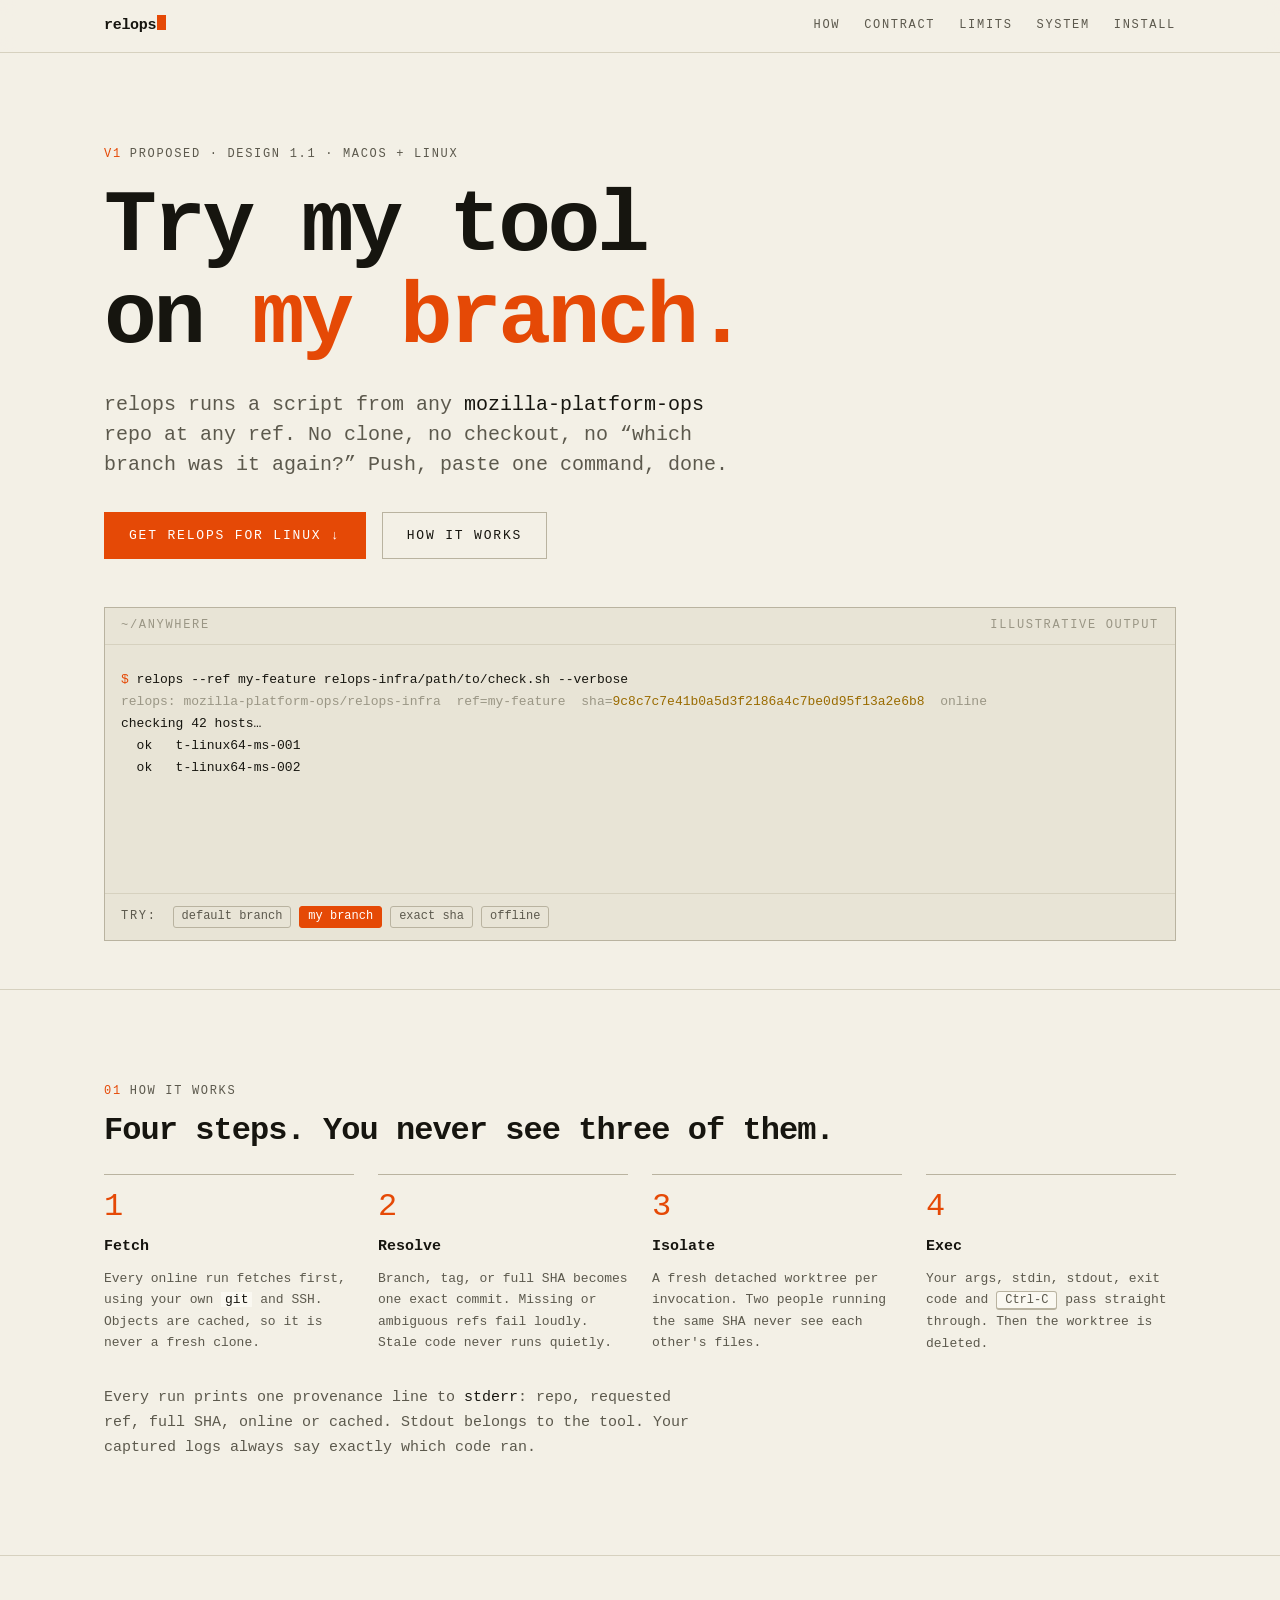
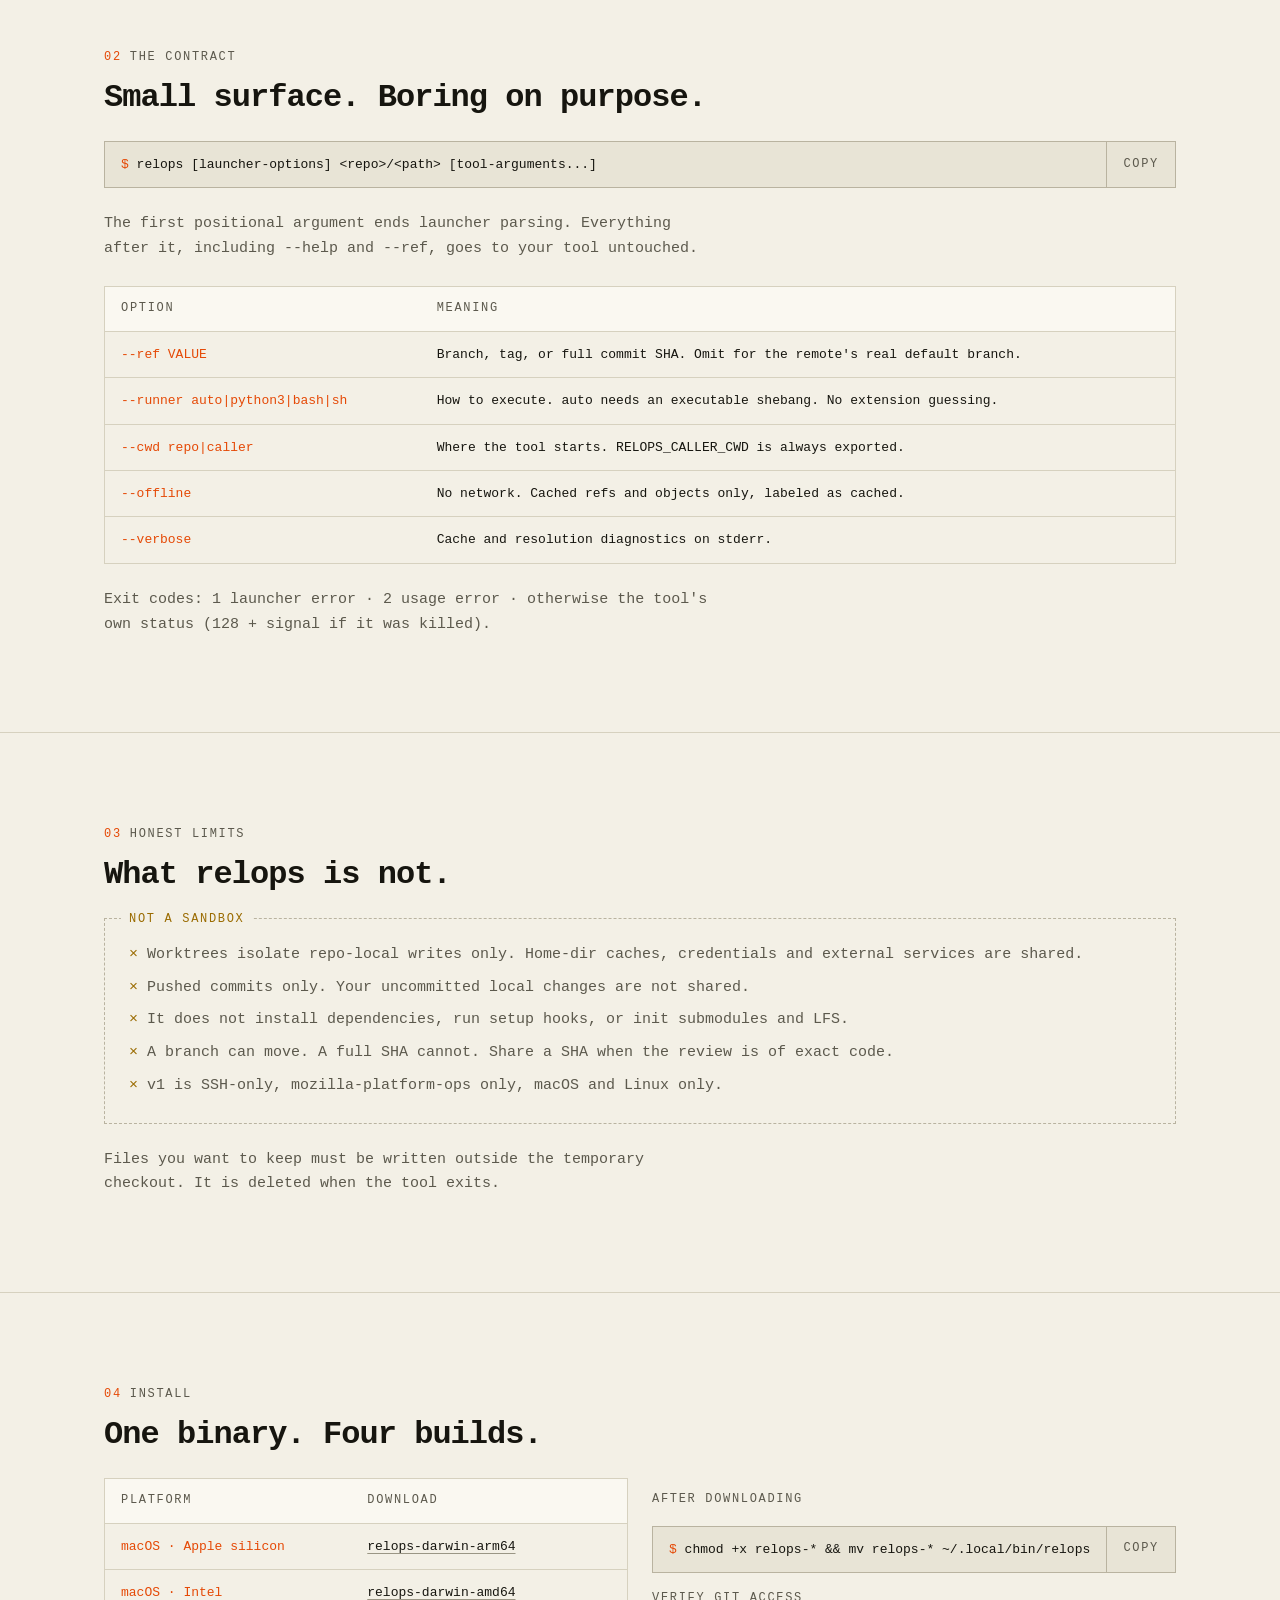
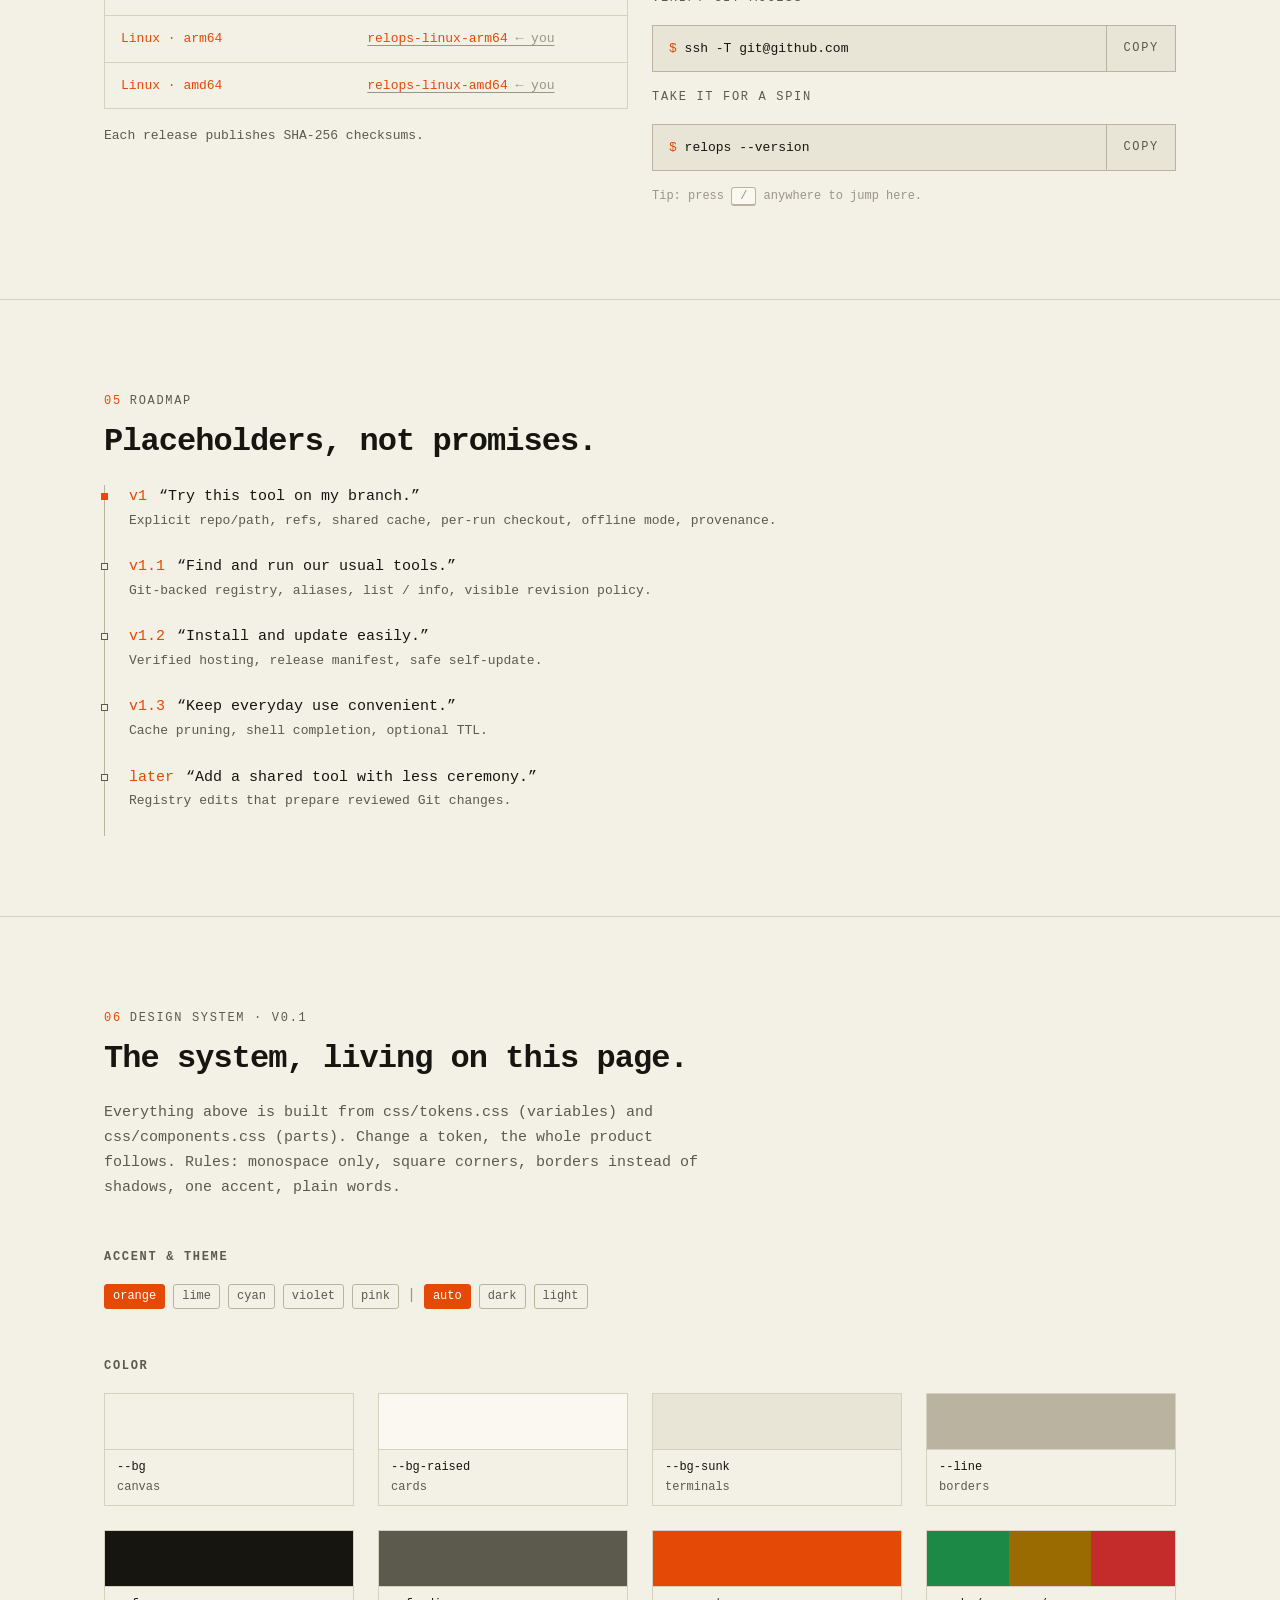
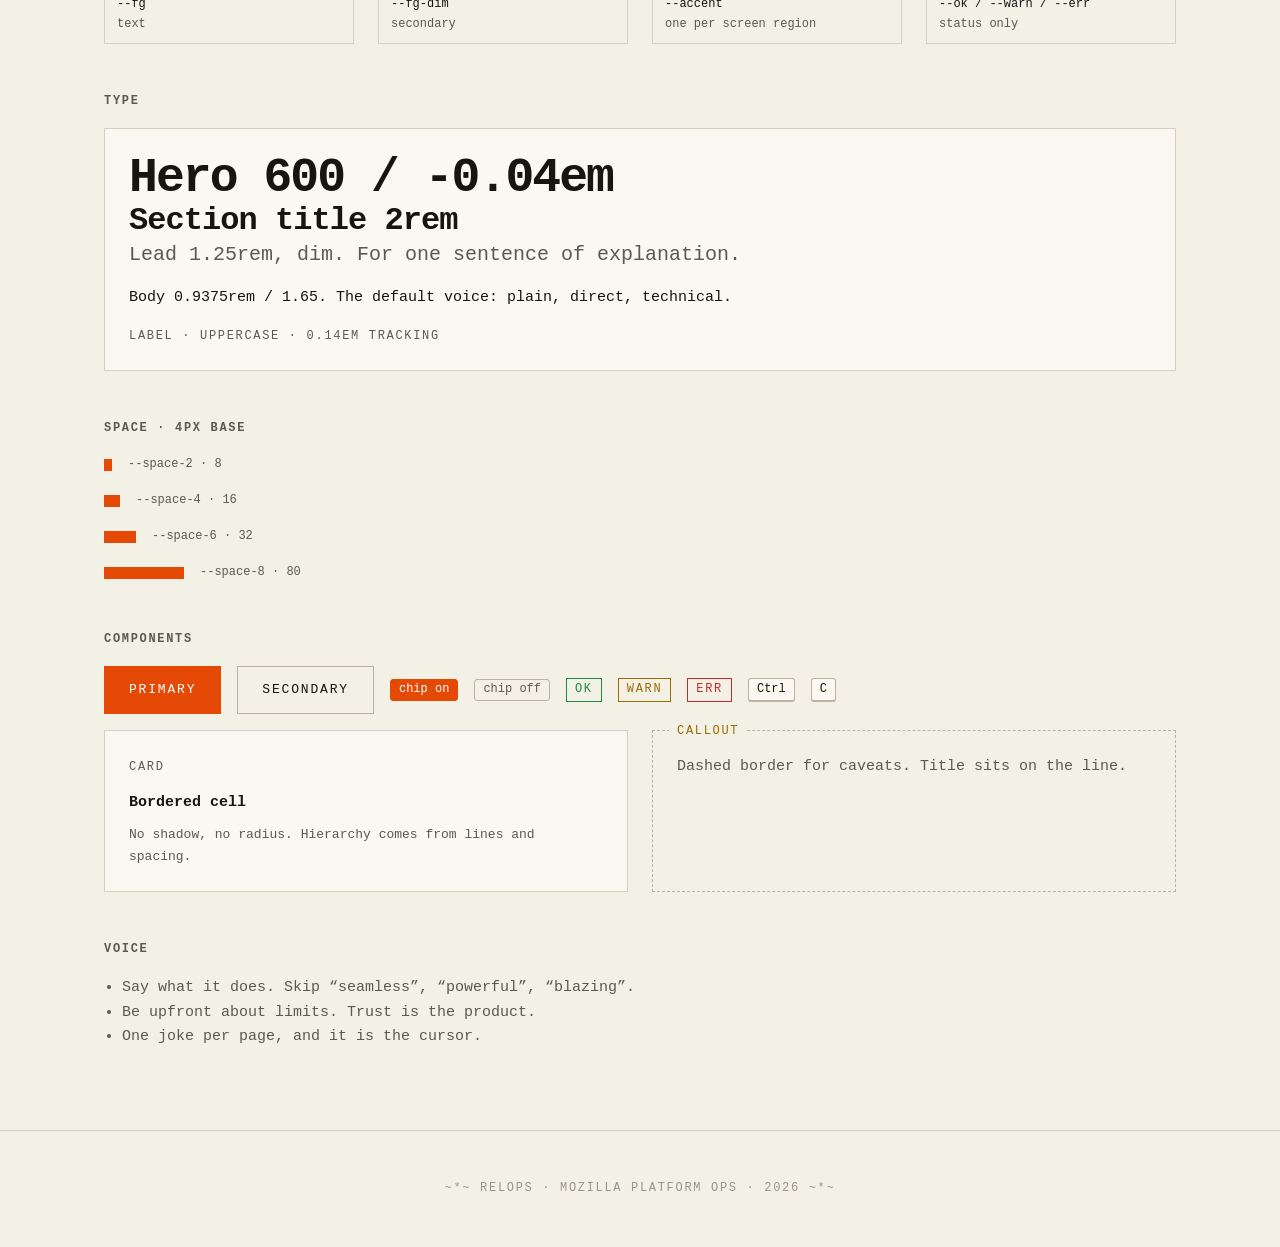
==== quick_site/future.html @ fc792fa8 "add relops launcher site with design system Single-page site (index.html) with hero, example command" ====
<!doctype html>
<html lang="en">
<head>
  <meta charset="utf-8">
  <meta name="viewport" content="width=device-width, initial-scale=1">
  <title>relops — the future (concept)</title>
  <meta name="description" content="relops is a tiny CLI launcher. Push a branch, hand a coworker one command, and they run your tool without cloning anything.">
  <meta name="color-scheme" content="dark light">
  <link rel="icon" href="data:image/svg+xml,%3Csvg xmlns='http://www.w3.org/2000/svg' viewBox='0 0 32 32'%3E%3Crect width='32' height='32' fill='%230b0b0a'/%3E%3Crect x='11' y='7' width='10' height='18' fill='%23ff5b1f'/%3E%3C/svg%3E">
  <link rel="stylesheet" href="css/tokens.css">
  <link rel="stylesheet" href="css/components.css">
  <script defer src="js/main.js"></script>
</head>
<body>

<header class="nav">
  <div class="wrap">
    <button class="brand" data-brand type="button" title="poke me">relops<span class="cursor"></span></button>
    <span class="spacer"></span>
    <a class="link hide-sm" href="#how">How</a>
    <a class="link hide-sm" href="#contract">Contract</a>
    <a class="link hide-sm" href="#limits">Limits</a>
    <a class="link hide-sm" href="#system">System</a>
    <a class="link" href="#install">Install</a>
  </div>
</header>

<main>
  <!-- HERO ================================================================ -->
  <section class="hero">
    <div class="wrap">
      <p class="label"><b>v1</b>proposed · design 1.1 · macOS + linux</p>
      <h1 class="h-hero" style="margin-top: var(--space-4)">Try my tool<br>on <span class="accent">my branch.</span></h1>
      <p class="lead">
        <code>relops</code> runs a script from any <strong>mozilla-platform-ops</strong> repo
        at any ref. No clone, no checkout, no “which branch was it again?”
        Push, paste one command, done.
      </p>
      <div class="hero__cta">
        <a class="btn btn--primary" id="download-primary" href="#install">Get relops ↓</a>
        <a class="btn" href="#how">How it works</a>
      </div>

      <div class="hero__grid">
        <div class="term reveal" role="img" aria-label="Animated terminal demo of running relops against a branch">
          <div class="term__bar"><span>~/anywhere</span><span class="spacer"></span><span>illustrative output</span></div>
          <pre class="term__body" id="term-body"><span class="term__prompt">$ </span>relops --ref my-feature relops-infra/path/to/check.sh --verbose</pre>
          <div class="term__tabs" id="term-tabs"><span class="label" style="margin-right: var(--space-2)">try:</span></div>
        </div>
      </div>
    </div>
  </section>

  <!-- HOW ================================================================= -->
  <section class="section" id="how">
    <div class="wrap">
      <p class="label"><b>01</b>how it works</p>
      <h2 class="h-section">Four steps. You never see three of them.</h2>
      <div class="grid grid--4">
        <div class="step reveal">
          <div class="step__n">1</div>
          <h3>Fetch</h3>
          <p>Every online run fetches first, using your own <code>git</code> and SSH. Objects are cached, so it is never a fresh clone.</p>
        </div>
        <div class="step reveal">
          <div class="step__n">2</div>
          <h3>Resolve</h3>
          <p>Branch, tag, or full SHA becomes one exact commit. Missing or ambiguous refs fail loudly. Stale code never runs quietly.</p>
        </div>
        <div class="step reveal">
          <div class="step__n">3</div>
          <h3>Isolate</h3>
          <p>A fresh detached worktree per invocation. Two people running the same SHA never see each other's files.</p>
        </div>
        <div class="step reveal">
          <div class="step__n">4</div>
          <h3>Exec</h3>
          <p>Your args, stdin, stdout, exit code and <kbd>Ctrl-C</kbd> pass straight through. Then the worktree is deleted.</p>
        </div>
      </div>
      <p class="prose" style="margin-top: var(--space-6)">
        Every run prints one provenance line to <strong>stderr</strong>: repo, requested ref, full SHA, online or cached.
        Stdout belongs to the tool. Your captured logs always say exactly which code ran.
      </p>
    </div>
  </section>

  <!-- CONTRACT ============================================================ -->
  <section class="section" id="contract">
    <div class="wrap">
      <p class="label"><b>02</b>the contract</p>
      <h2 class="h-section">Small surface. Boring on purpose.</h2>
      <div class="cmd reveal" style="margin-bottom: var(--space-5)">
        <code id="syntax">relops [launcher-options] &lt;repo&gt;/&lt;path&gt; [tool-arguments...]</code>
        <button type="button" data-copy="#syntax">copy</button>
      </div>
      <p class="prose" style="margin-bottom: var(--space-5)">
        The first positional argument ends launcher parsing. Everything after it, including <code>--help</code>
        and <code>--ref</code>, goes to your tool untouched.
      </p>
      <div class="table-wrap reveal">
        <table>
          <thead><tr><th>Option</th><th>Meaning</th></tr></thead>
          <tbody>
            <tr><td>--ref VALUE</td><td>Branch, tag, or full commit SHA. Omit for the remote's real default branch.</td></tr>
            <tr><td>--runner auto|python3|bash|sh</td><td>How to execute. <code>auto</code> needs an executable shebang. No extension guessing.</td></tr>
            <tr><td>--cwd repo|caller</td><td>Where the tool starts. <code>RELOPS_CALLER_CWD</code> is always exported.</td></tr>
            <tr><td>--offline</td><td>No network. Cached refs and objects only, labeled as cached.</td></tr>
            <tr><td>--verbose</td><td>Cache and resolution diagnostics on stderr.</td></tr>
          </tbody>
        </table>
      </div>
      <p class="prose" style="margin-top: var(--space-5)">
        Exit codes: <code>1</code> launcher error · <code>2</code> usage error · otherwise the tool's own status
        (<code>128 + signal</code> if it was killed).
      </p>
    </div>
  </section>

  <!-- LIMITS ============================================================== -->
  <section class="section" id="limits">
    <div class="wrap">
      <p class="label"><b>03</b>honest limits</p>
      <h2 class="h-section">What relops is not.</h2>
      <div class="callout reveal" data-title="not a sandbox">
        <ul>
          <li>Worktrees isolate repo-local writes only. Home-dir caches, credentials and external services are shared.</li>
          <li>Pushed commits only. Your uncommitted local changes are not shared.</li>
          <li>It does not install dependencies, run setup hooks, or init submodules and LFS.</li>
          <li>A branch can move. A full SHA cannot. Share a SHA when the review is of exact code.</li>
          <li>v1 is SSH-only, <code>mozilla-platform-ops</code> only, macOS and Linux only.</li>
        </ul>
      </div>
      <p class="prose" style="margin-top: var(--space-5)">
        Files you want to keep must be written outside the temporary checkout. It is deleted when the tool exits.
      </p>
    </div>
  </section>

  <!-- INSTALL ============================================================= -->
  <section class="section" id="install">
    <div class="wrap">
      <p class="label"><b>04</b>install</p>
      <h2 class="h-section">One binary. Four builds.</h2>

      <div class="grid grid--2">
        <div class="stack">
          <div class="table-wrap">
            <table>
              <thead><tr><th>Platform</th><th>Download</th></tr></thead>
              <tbody>
                <!-- TODO: point at the real artifact host once chosen (design v1.1, gate 4). -->
                <tr><td>macOS · Apple silicon</td><td><a data-os="macos" href="https://github.com/mozilla-platform-ops/relops-launcher/releases/latest/download/relops-darwin-arm64">relops-darwin-arm64</a></td></tr>
                <tr><td>macOS · Intel</td><td><a data-os="macos" href="https://github.com/mozilla-platform-ops/relops-launcher/releases/latest/download/relops-darwin-amd64">relops-darwin-amd64</a></td></tr>
                <tr><td>Linux · arm64</td><td><a data-os="linux" href="https://github.com/mozilla-platform-ops/relops-launcher/releases/latest/download/relops-linux-arm64">relops-linux-arm64</a></td></tr>
                <tr><td>Linux · amd64</td><td><a data-os="linux" href="https://github.com/mozilla-platform-ops/relops-launcher/releases/latest/download/relops-linux-amd64">relops-linux-amd64</a></td></tr>
              </tbody>
            </table>
          </div>
          <p class="prose" style="font-size: var(--text-sm)">
            Each release publishes SHA-256 checksums. <span id="unsupported" hidden class="warn">Windows isn't supported in v1.</span>
          </p>
        </div>

        <div class="stack">
          <p class="label">after downloading</p>
          <div class="cmd"><code id="c1">chmod +x relops-* &amp;&amp; mv relops-* ~/.local/bin/relops</code><button type="button" data-copy="#c1">copy</button></div>
          <p class="label">verify git access</p>
          <div class="cmd"><code id="c2">ssh -T git@github.com</code><button type="button" data-copy="#c2">copy</button></div>
          <p class="label">take it for a spin</p>
          <div class="cmd"><code id="c3">relops --version</code><button type="button" data-copy="#c3">copy</button></div>
          <p class="faint" style="font-size: var(--text-xs)">Tip: press <kbd>/</kbd> anywhere to jump here.</p>
        </div>
      </div>
    </div>
  </section>

  <!-- ROADMAP ============================================================= -->
  <section class="section" id="roadmap">
    <div class="wrap">
      <p class="label"><b>05</b>roadmap</p>
      <h2 class="h-section">Placeholders, not promises.</h2>
      <ol class="timeline">
        <li class="is-now"><span class="when">v1</span>“Try this tool on my branch.” <span class="what">Explicit repo/path, refs, shared cache, per-run checkout, offline mode, provenance.</span></li>
        <li><span class="when">v1.1</span>“Find and run our usual tools.” <span class="what">Git-backed registry, aliases, list / info, visible revision policy.</span></li>
        <li><span class="when">v1.2</span>“Install and update easily.” <span class="what">Verified hosting, release manifest, safe self-update.</span></li>
        <li><span class="when">v1.3</span>“Keep everyday use convenient.” <span class="what">Cache pruning, shell completion, optional TTL.</span></li>
        <li><span class="when">later</span>“Add a shared tool with less ceremony.” <span class="what">Registry edits that prepare reviewed Git changes.</span></li>
      </ol>
    </div>
  </section>

  <!-- DESIGN SYSTEM ======================================================= -->
  <section class="section" id="system">
    <div class="wrap">
      <p class="label"><b>06</b>design system · v0.1</p>
      <h2 class="h-section">The system, living on this page.</h2>
      <p class="prose">
        Everything above is built from <code>css/tokens.css</code> (variables) and <code>css/components.css</code>
        (parts). Change a token, the whole product follows. Rules: monospace only, square corners,
        borders instead of shadows, one accent, plain words.
      </p>

      <h3 class="label" style="margin: var(--space-7) 0 var(--space-4)">Accent &amp; theme</h3>
      <div style="display: flex; gap: var(--space-2); flex-wrap: wrap">
        <button class="chip" type="button" data-set-accent="orange">orange</button>
        <button class="chip" type="button" data-set-accent="lime">lime</button>
        <button class="chip" type="button" data-set-accent="cyan">cyan</button>
        <button class="chip" type="button" data-set-accent="violet">violet</button>
        <button class="chip" type="button" data-set-accent="pink">pink</button>
        <span class="faint">|</span>
        <button class="chip" type="button" data-set-theme="auto">auto</button>
        <button class="chip" type="button" data-set-theme="dark">dark</button>
        <button class="chip" type="button" data-set-theme="light">light</button>
      </div>

      <h3 class="label" style="margin: var(--space-7) 0 var(--space-4)">Color</h3>
      <div class="grid grid--4">
        <div class="swatch"><i style="background: var(--bg)"></i><span><b>--bg</b>canvas</span></div>
        <div class="swatch"><i style="background: var(--bg-raised)"></i><span><b>--bg-raised</b>cards</span></div>
        <div class="swatch"><i style="background: var(--bg-sunk)"></i><span><b>--bg-sunk</b>terminals</span></div>
        <div class="swatch"><i style="background: var(--line-strong)"></i><span><b>--line</b>borders</span></div>
        <div class="swatch"><i style="background: var(--fg)"></i><span><b>--fg</b>text</span></div>
        <div class="swatch"><i style="background: var(--fg-dim)"></i><span><b>--fg-dim</b>secondary</span></div>
        <div class="swatch"><i style="background: var(--accent)"></i><span><b>--accent</b>one per screen region</span></div>
        <div class="swatch"><i style="background: linear-gradient(90deg, var(--ok) 33%, var(--warn) 33% 66%, var(--err) 66%)"></i><span><b>--ok / --warn / --err</b>status only</span></div>
      </div>

      <h3 class="label" style="margin: var(--space-7) 0 var(--space-4)">Type</h3>
      <div class="card stack">
        <div class="h-hero" style="font-size: 3rem">Hero 600 / -0.04em</div>
        <div class="h-section" style="margin: 0">Section title 2rem</div>
        <div class="lead">Lead 1.25rem, dim. For one sentence of explanation.</div>
        <div>Body 0.9375rem / 1.65. The default voice: plain, direct, technical.</div>
        <div class="label">Label · uppercase · 0.14em tracking</div>
      </div>

      <h3 class="label" style="margin: var(--space-7) 0 var(--space-4)">Space · 4px base</h3>
      <div class="stack">
        <div class="space-row"><i style="width: var(--space-2)"></i>--space-2 · 8</div>
        <div class="space-row"><i style="width: var(--space-4)"></i>--space-4 · 16</div>
        <div class="space-row"><i style="width: var(--space-6)"></i>--space-6 · 32</div>
        <div class="space-row"><i style="width: var(--space-8)"></i>--space-8 · 80</div>
      </div>

      <h3 class="label" style="margin: var(--space-7) 0 var(--space-4)">Components</h3>
      <div class="stack">
        <div style="display: flex; gap: var(--space-4); flex-wrap: wrap; align-items: center">
          <a class="btn btn--primary" href="#system">Primary</a>
          <a class="btn" href="#system">Secondary</a>
          <button class="chip" type="button" aria-pressed="true">chip on</button>
          <button class="chip" type="button">chip off</button>
          <span class="tag ok">ok</span><span class="tag warn">warn</span><span class="tag err">err</span>
          <kbd>Ctrl</kbd><kbd>C</kbd>
        </div>
        <div class="grid grid--2">
          <div class="card"><span class="label">card</span><h3>Bordered cell</h3><p>No shadow, no radius. Hierarchy comes from lines and spacing.</p></div>
          <div class="callout" data-title="callout"><span class="dim">Dashed border for caveats. Title sits on the line.</span></div>
        </div>
      </div>

      <h3 class="label" style="margin: var(--space-7) 0 var(--space-4)">Voice</h3>
      <ul class="prose" style="padding-left: 1.2em; margin: 0">
        <li>Say what it does. Skip “seamless”, “powerful”, “blazing”.</li>
        <li>Be upfront about limits. Trust is the product.</li>
        <li>One joke per page, and it is the cursor.</li>
      </ul>
    </div>
  </section>
</main>

<footer class="footer">
  <div class="wrap">~*~ relops · mozilla platform ops · <span id="year"></span> ~*~</div>
</footer>
<script>document.getElementById("year").textContent = new Date().getFullYear();</script>
</body>
</html>
---- quick_site/css/tokens.css ----
/* ==========================================================================
   RELOPS DESIGN SYSTEM — TOKENS
   The single source of truth. Components only consume these variables.
   Principles: monospace first, one accent, plain words, borders over shadows.
   ========================================================================== */

:root {
  /* --- Type ------------------------------------------------------------- */
  --font-mono: ui-monospace, "SF Mono", "JetBrains Mono", "Berkeley Mono",
    Menlo, Consolas, "Liberation Mono", monospace;

  --text-xs: 0.75rem;   /* labels, captions */
  --text-sm: 0.8125rem; /* secondary body */
  --text-md: 0.9375rem; /* body */
  --text-lg: 1.25rem;   /* lead */
  --text-xl: 2rem;      /* section title */
  --text-hero: clamp(2.5rem, 8vw, 5.5rem);

  --leading-tight: 1.05;
  --leading-body: 1.65;
  --tracking-label: 0.14em;

  /* --- Space (4px base) ------------------------------------------------- */
  --space-1: 0.25rem;
  --space-2: 0.5rem;
  --space-3: 0.75rem;
  --space-4: 1rem;
  --space-5: 1.5rem;
  --space-6: 2rem;
  --space-7: 3rem;
  --space-8: 5rem;
  --space-9: 8rem;

  /* --- Shape ------------------------------------------------------------ */
  --radius-0: 0;        /* default. We are square. */
  --radius-1: 3px;      /* chips, kbd */
  --border-w: 1px;
  --measure: 68ch;
  --page-w: 72rem;
  --gutter: clamp(1rem, 4vw, 2.5rem);

  /* --- Motion ----------------------------------------------------------- */
  --ease: cubic-bezier(0.2, 0.7, 0.2, 1);
  --dur-fast: 120ms;
  --dur-med: 240ms;
  --cursor-blink: 1.06s;

  /* --- Accent (swappable; see [data-accent] below) ---------------------- */
  --accent-h: 18;                              /* launch orange */
  --accent: hsl(var(--accent-h) 100% 58%);
  --accent-ink: #120a06;                       /* text on accent */
  --accent-dim: hsl(var(--accent-h) 70% 40% / 0.18);

  /* --- Status ----------------------------------------------------------- */
  --ok: #5fdc8a;
  --warn: #f2c14e;
  --err: #ff6b6b;
}

/* Dark is the native habitat. */
:root,
:root[data-theme="dark"] {
  color-scheme: dark;
  --bg: #0b0b0a;
  --bg-raised: #121211;
  --bg-sunk: #070707;
  --line: #262623;
  --line-strong: #3a3a35;
  --fg: #e9e6dc;
  --fg-dim: #9a978c;
  --fg-faint: #5f5d55;
  --selection: hsl(var(--accent-h) 100% 58% / 0.35);
  --ok: #5fdc8a;
  --warn: #f2c14e;
  --err: #ff6b6b;
}

@media (prefers-color-scheme: light) {
  :root:not([data-theme="dark"]) {
    color-scheme: light;
    --bg: #f3f0e6;
    --bg-raised: #faf8f1;
    --bg-sunk: #e8e4d6;
    --line: #d6d1bf;
    --line-strong: #b9b3a0;
    --fg: #16150f;
    --fg-dim: #5c594d;
    --fg-faint: #9a9685;
    --accent: hsl(var(--accent-h) 95% 46%);
    --accent-ink: #fff;
    --ok: #1c8a46;
    --warn: #9a6b00;
    --err: #c42b2b;
  }
}

:root[data-theme="light"] {
  color-scheme: light;
  --bg: #f3f0e6;
  --bg-raised: #faf8f1;
  --bg-sunk: #e8e4d6;
  --line: #d6d1bf;
  --line-strong: #b9b3a0;
  --fg: #16150f;
  --fg-dim: #5c594d;
  --fg-faint: #9a9685;
  --accent: hsl(var(--accent-h) 95% 46%);
  --accent-ink: #fff;
  --ok: #1c8a46;
  --warn: #9a6b00;
  --err: #c42b2b;
}

/* Accent presets — change one hue, the whole product re-colors. */
[data-accent="orange"] { --accent-h: 18; }
[data-accent="lime"]   { --accent-h: 86; }
[data-accent="cyan"]   { --accent-h: 188; }
[data-accent="violet"] { --accent-h: 268; }
[data-accent="pink"]   { --accent-h: 335; }

@media (prefers-reduced-motion: reduce) {
  :root { --dur-fast: 0ms; --dur-med: 0ms; --cursor-blink: 0s; }
}
---- quick_site/css/components.css ----
/* ==========================================================================
   RELOPS DESIGN SYSTEM — COMPONENTS
   Consumes tokens.css only. No raw colors or sizes in here.
   ========================================================================== */

*, *::before, *::after { box-sizing: border-box; }
html { -webkit-text-size-adjust: 100%; scroll-behavior: smooth; }
body {
  margin: 0;
  background: var(--bg);
  color: var(--fg);
  font: var(--text-md) / var(--leading-body) var(--font-mono);
  -webkit-font-smoothing: antialiased;
}
::selection { background: var(--selection); }
a { color: inherit; text-decoration-color: var(--fg-faint); text-underline-offset: 3px; }
a:hover { color: var(--accent); text-decoration-color: var(--accent); }
:focus-visible { outline: 2px solid var(--accent); outline-offset: 3px; }
code, kbd, pre { font-family: inherit; }
img, svg { max-width: 100%; }

/* --- Layout ------------------------------------------------------------- */
.wrap { max-width: var(--page-w); margin: 0 auto; padding: 0 var(--gutter); }
.section { padding: var(--space-8) 0; border-top: var(--border-w) solid var(--line); }
.grid { display: grid; gap: var(--space-5); }
.grid--2 { grid-template-columns: repeat(auto-fit, minmax(min(100%, 22rem), 1fr)); }
.grid--4 { grid-template-columns: repeat(auto-fit, minmax(min(100%, 14rem), 1fr)); }
.stack > * + * { margin-top: var(--space-4); }

/* --- Type --------------------------------------------------------------- */
.label {
  font-size: var(--text-xs);
  text-transform: uppercase;
  letter-spacing: var(--tracking-label);
  color: var(--fg-dim);
}
.label b { color: var(--accent); font-weight: 400; margin-right: var(--space-2); }
.h-hero { font-size: var(--text-hero); line-height: var(--leading-tight); letter-spacing: -0.04em; font-weight: 600; margin: 0; }
.h-section { font-size: var(--text-xl); line-height: 1.15; letter-spacing: -0.03em; font-weight: 600; margin: var(--space-3) 0 var(--space-5); }
.lead { font-size: var(--text-lg); line-height: 1.5; color: var(--fg-dim); max-width: 52ch; margin: 0; }
.prose { max-width: var(--measure); color: var(--fg-dim); }
.prose strong, .lead strong { color: var(--fg); font-weight: 500; }
.dim { color: var(--fg-dim); }
.faint { color: var(--fg-faint); }
.accent { color: var(--accent); }
.ok { color: var(--ok); } .warn { color: var(--warn); } .err { color: var(--err); }

/* Block cursor — the brand mark. */
.cursor {
  display: inline-block;
  width: 0.55em; height: 1em;
  background: var(--accent);
  vertical-align: -0.12em;
  margin-left: 0.08em;
  animation: blink var(--cursor-blink) steps(1) infinite;
}
@keyframes blink { 50% { opacity: 0; } }

/* --- Button ------------------------------------------------------------- */
.btn {
  display: inline-flex; align-items: center; gap: var(--space-3);
  padding: var(--space-3) var(--space-5);
  font: inherit; font-size: var(--text-sm);
  text-transform: uppercase; letter-spacing: var(--tracking-label);
  color: var(--fg); background: transparent;
  border: var(--border-w) solid var(--line-strong);
  border-radius: var(--radius-0);
  cursor: pointer; text-decoration: none;
  transition: transform var(--dur-fast) var(--ease), background var(--dur-fast), color var(--dur-fast), border-color var(--dur-fast);
}
.btn:hover { border-color: var(--fg); color: var(--fg); transform: translate(-2px, -2px); box-shadow: 3px 3px 0 var(--fg-faint); }
.btn:active { transform: none; box-shadow: none; }
.btn--primary { background: var(--accent); color: var(--accent-ink); border-color: var(--accent); }
.btn--primary:hover { color: var(--accent-ink); border-color: var(--accent); box-shadow: 3px 3px 0 var(--fg); }

/* --- Chip / kbd / tag --------------------------------------------------- */
.chip {
  display: inline-block; padding: 0 var(--space-2);
  font: inherit; font-size: var(--text-xs);
  color: var(--fg-dim); background: transparent;
  border: var(--border-w) solid var(--line-strong); border-radius: var(--radius-1);
  cursor: pointer;
}
button.chip:hover { color: var(--fg); border-color: var(--fg-dim); }
.chip[aria-pressed="true"] { background: var(--accent); border-color: var(--accent); color: var(--accent-ink); }
.tag { font-size: var(--text-xs); text-transform: uppercase; letter-spacing: var(--tracking-label); padding: 1px var(--space-2); border: var(--border-w) solid currentColor; }
kbd { font-size: var(--text-xs); padding: 1px var(--space-2); background: var(--bg-raised); border: var(--border-w) solid var(--line-strong); border-bottom-width: 2px; border-radius: var(--radius-1); }

/* --- Card (a bordered cell; no shadows, no radii) ----------------------- */
.card { background: var(--bg-raised); border: var(--border-w) solid var(--line); padding: var(--space-5); }
.card h3 { margin: var(--space-3) 0 var(--space-2); font-size: var(--text-md); font-weight: 600; }
.card p { margin: 0; color: var(--fg-dim); font-size: var(--text-sm); }

/* --- Terminal ----------------------------------------------------------- */
.term { background: var(--bg-sunk); border: var(--border-w) solid var(--line-strong); font-size: var(--text-sm); }
.term__bar { display: flex; align-items: center; gap: var(--space-3); padding: var(--space-2) var(--space-4); border-bottom: var(--border-w) solid var(--line); color: var(--fg-faint); font-size: var(--text-xs); text-transform: uppercase; letter-spacing: var(--tracking-label); }
.term__bar .spacer { flex: 1; }
.term__body { margin: 0; padding: var(--space-5) var(--space-4); min-height: 15.5rem; overflow-x: auto; white-space: pre-wrap; word-break: break-word; line-height: 1.7; }
.term__prompt { color: var(--accent); user-select: none; }
.term__meta { color: var(--fg-faint); }
.term__sha { color: var(--warn); }
.term__out { color: var(--fg); }
.term__tabs { display: flex; gap: var(--space-2); flex-wrap: wrap; padding: var(--space-3) var(--space-4); border-top: var(--border-w) solid var(--line); align-items: center; }

/* Copyable command line */
.cmd { display: flex; align-items: stretch; background: var(--bg-sunk); border: var(--border-w) solid var(--line-strong); font-size: var(--text-sm); }
.cmd code { flex: 1; padding: var(--space-3) var(--space-4); overflow-x: auto; white-space: nowrap; }
.cmd code::before { content: "$ "; color: var(--accent); }
.cmd button { font: inherit; font-size: var(--text-xs); text-transform: uppercase; letter-spacing: var(--tracking-label); color: var(--fg-dim); background: transparent; border: 0; border-left: var(--border-w) solid var(--line-strong); padding: 0 var(--space-4); cursor: pointer; }
.cmd button:hover { color: var(--accent); }

/* --- Table -------------------------------------------------------------- */
.table-wrap { overflow-x: auto; border: var(--border-w) solid var(--line); }
table { border-collapse: collapse; width: 100%; font-size: var(--text-sm); }
th, td { text-align: left; padding: var(--space-3) var(--space-4); border-bottom: var(--border-w) solid var(--line); vertical-align: top; }
tr:last-child td { border-bottom: 0; }
th { font-weight: 400; color: var(--fg-dim); font-size: var(--text-xs); text-transform: uppercase; letter-spacing: var(--tracking-label); background: var(--bg-raised); }
td:first-child { white-space: nowrap; color: var(--accent); }

/* --- Steps -------------------------------------------------------------- */
.step { border-top: var(--border-w) solid var(--line-strong); padding-top: var(--space-4); }
.step__n { font-size: var(--text-xl); color: var(--accent); letter-spacing: -0.04em; line-height: 1; }
.step h3 { margin: var(--space-3) 0 var(--space-2); font-size: var(--text-md); }
.step p { margin: 0; color: var(--fg-dim); font-size: var(--text-sm); }
.step code { color: var(--fg); background: var(--bg-raised); padding: 0 var(--space-1); }

/* --- Callout ------------------------------------------------------------ */
.callout { border: var(--border-w) dashed var(--line-strong); padding: var(--space-5); position: relative; }
.callout::before { content: attr(data-title); position: absolute; top: -0.75em; left: var(--space-4); background: var(--bg); padding: 0 var(--space-2); font-size: var(--text-xs); text-transform: uppercase; letter-spacing: var(--tracking-label); color: var(--warn); }
.callout ul { margin: 0; padding-left: 1.2em; color: var(--fg-dim); }
.callout li + li { margin-top: var(--space-2); }
.callout li::marker { color: var(--warn); content: "× "; }

/* --- Timeline ----------------------------------------------------------- */
.timeline { list-style: none; margin: 0; padding: 0; border-left: var(--border-w) solid var(--line-strong); }
.timeline li { position: relative; padding: 0 0 var(--space-5) var(--space-5); }
.timeline li::before { content: ""; position: absolute; left: -4px; top: 0.55em; width: 7px; height: 7px; background: var(--bg); border: var(--border-w) solid var(--fg-dim); }
.timeline li.is-now::before { background: var(--accent); border-color: var(--accent); }
.timeline .when { color: var(--accent); margin-right: var(--space-3); }
.timeline .what { color: var(--fg-dim); font-size: var(--text-sm); display: block; }

/* --- Swatches (design-system section) ----------------------------------- */
.swatch { border: var(--border-w) solid var(--line); }
.swatch i { display: block; height: 3.5rem; border-bottom: var(--border-w) solid var(--line); }
.swatch span { display: block; padding: var(--space-2) var(--space-3); font-size: var(--text-xs); color: var(--fg-dim); }
.swatch span b { display: block; color: var(--fg); font-weight: 400; }
.space-row { display: flex; align-items: center; gap: var(--space-4); font-size: var(--text-xs); color: var(--fg-dim); }
.space-row i { display: block; height: var(--space-3); background: var(--accent); }

/* --- Site chrome -------------------------------------------------------- */
.nav { position: sticky; top: 0; z-index: 10; background: color-mix(in srgb, var(--bg) 88%, transparent); backdrop-filter: blur(8px); border-bottom: var(--border-w) solid var(--line); }
.nav .wrap { display: flex; align-items: center; gap: var(--space-5); height: 3.25rem; }
.nav .brand { font-weight: 600; letter-spacing: -0.02em; text-decoration: none; background: none; border: 0; color: var(--fg); font: inherit; font-weight: 600; cursor: pointer; padding: 0; }
.nav .spacer { flex: 1; }
.nav a.link { font-size: var(--text-xs); text-transform: uppercase; letter-spacing: var(--tracking-label); text-decoration: none; color: var(--fg-dim); }
.nav a.link:hover { color: var(--accent); }
@media (max-width: 40rem) { .nav a.link.hide-sm { display: none; } }

.hero { padding: var(--space-8) 0 var(--space-7); }
.hero .lead { margin-top: var(--space-5); }
.hero__cta { display: flex; gap: var(--space-4); flex-wrap: wrap; margin-top: var(--space-6); }
.hero__grid { display: grid; gap: var(--space-7); grid-template-columns: minmax(0, 1fr); margin-top: var(--space-7); }

.footer { border-top: var(--border-w) solid var(--line); padding: var(--space-7) 0; text-align: center; color: var(--fg-faint); font-size: var(--text-xs); text-transform: uppercase; letter-spacing: var(--tracking-label); }

/* Scroll reveal (progressive enhancement: only hidden when JS has opted in) */
.js .reveal { opacity: 0; transform: translateY(12px); transition: opacity 500ms var(--ease), transform 500ms var(--ease); }
.js .reveal.is-in { opacity: 1; transform: none; }
@media (prefers-reduced-motion: reduce) { .js .reveal { opacity: 1; transform: none; transition: none; } }

/* Detected platform row in the download table */
a[data-detected] { color: var(--accent); }
a[data-detected]::after { content: " ← you"; color: var(--fg-faint); }

/* Split hero: copy left, blob right (stacks on small screens). */
.hero--split .wrap { display: grid; gap: var(--space-7); align-items: center; grid-template-columns: minmax(0, 1fr); }
.hero--split .hero__art { justify-self: center; }
@media (min-width: 56rem) {
  .hero--split .wrap { grid-template-columns: minmax(0, 1.1fr) minmax(0, 0.9fr); }
  .hero--split .hero__art { justify-self: end; margin-right: -2rem; }
}
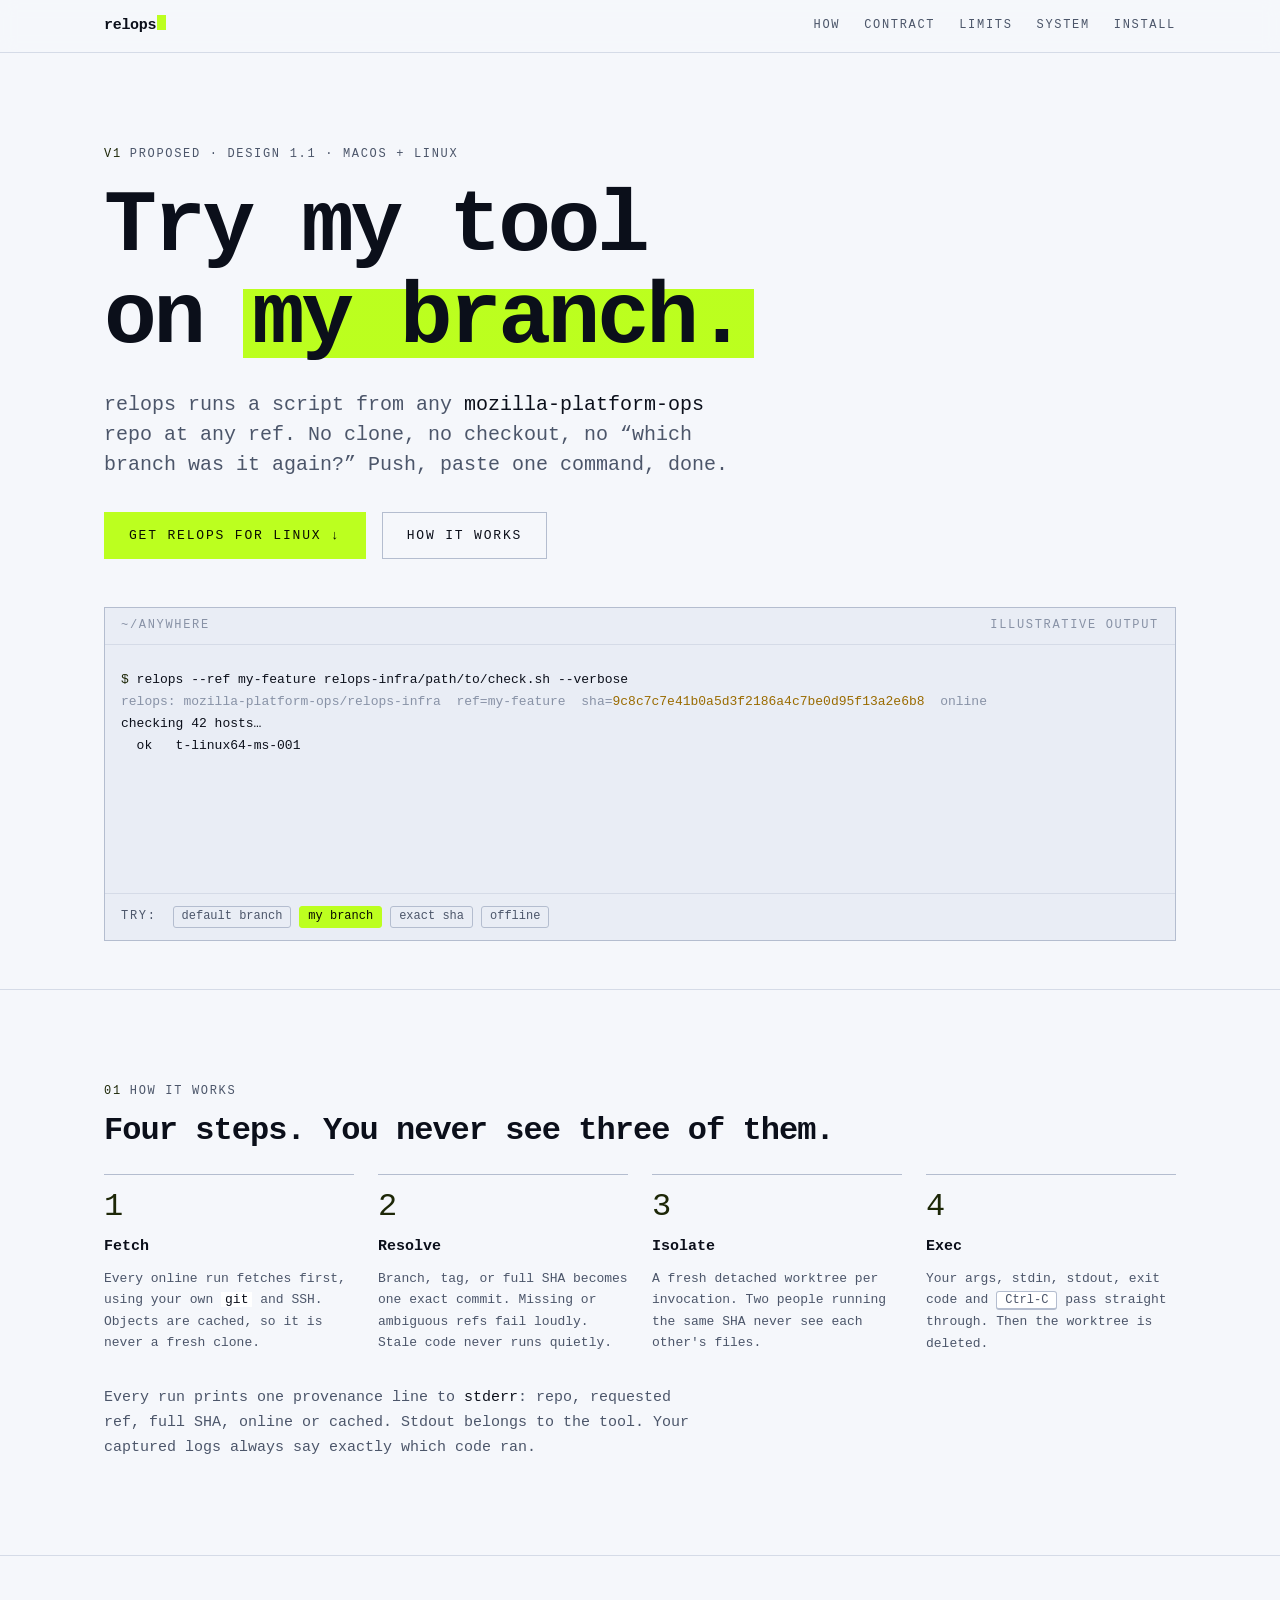
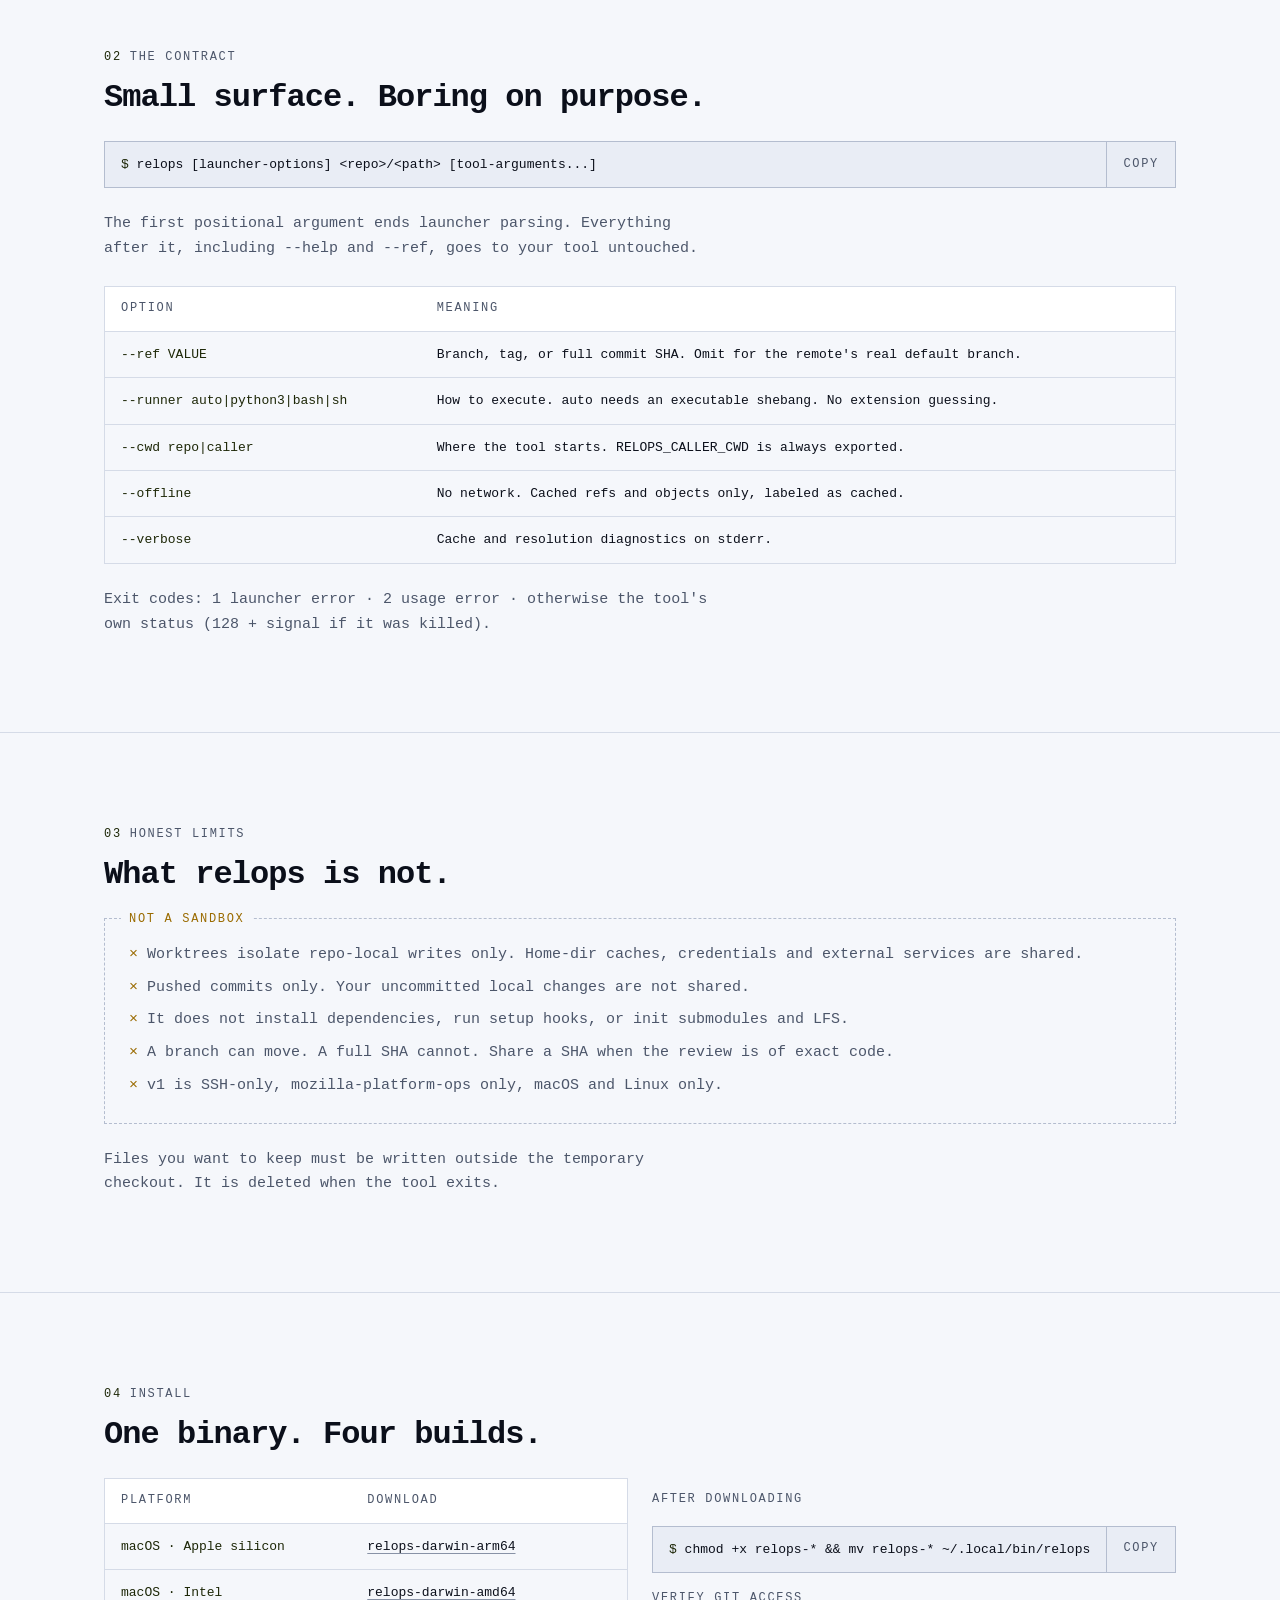
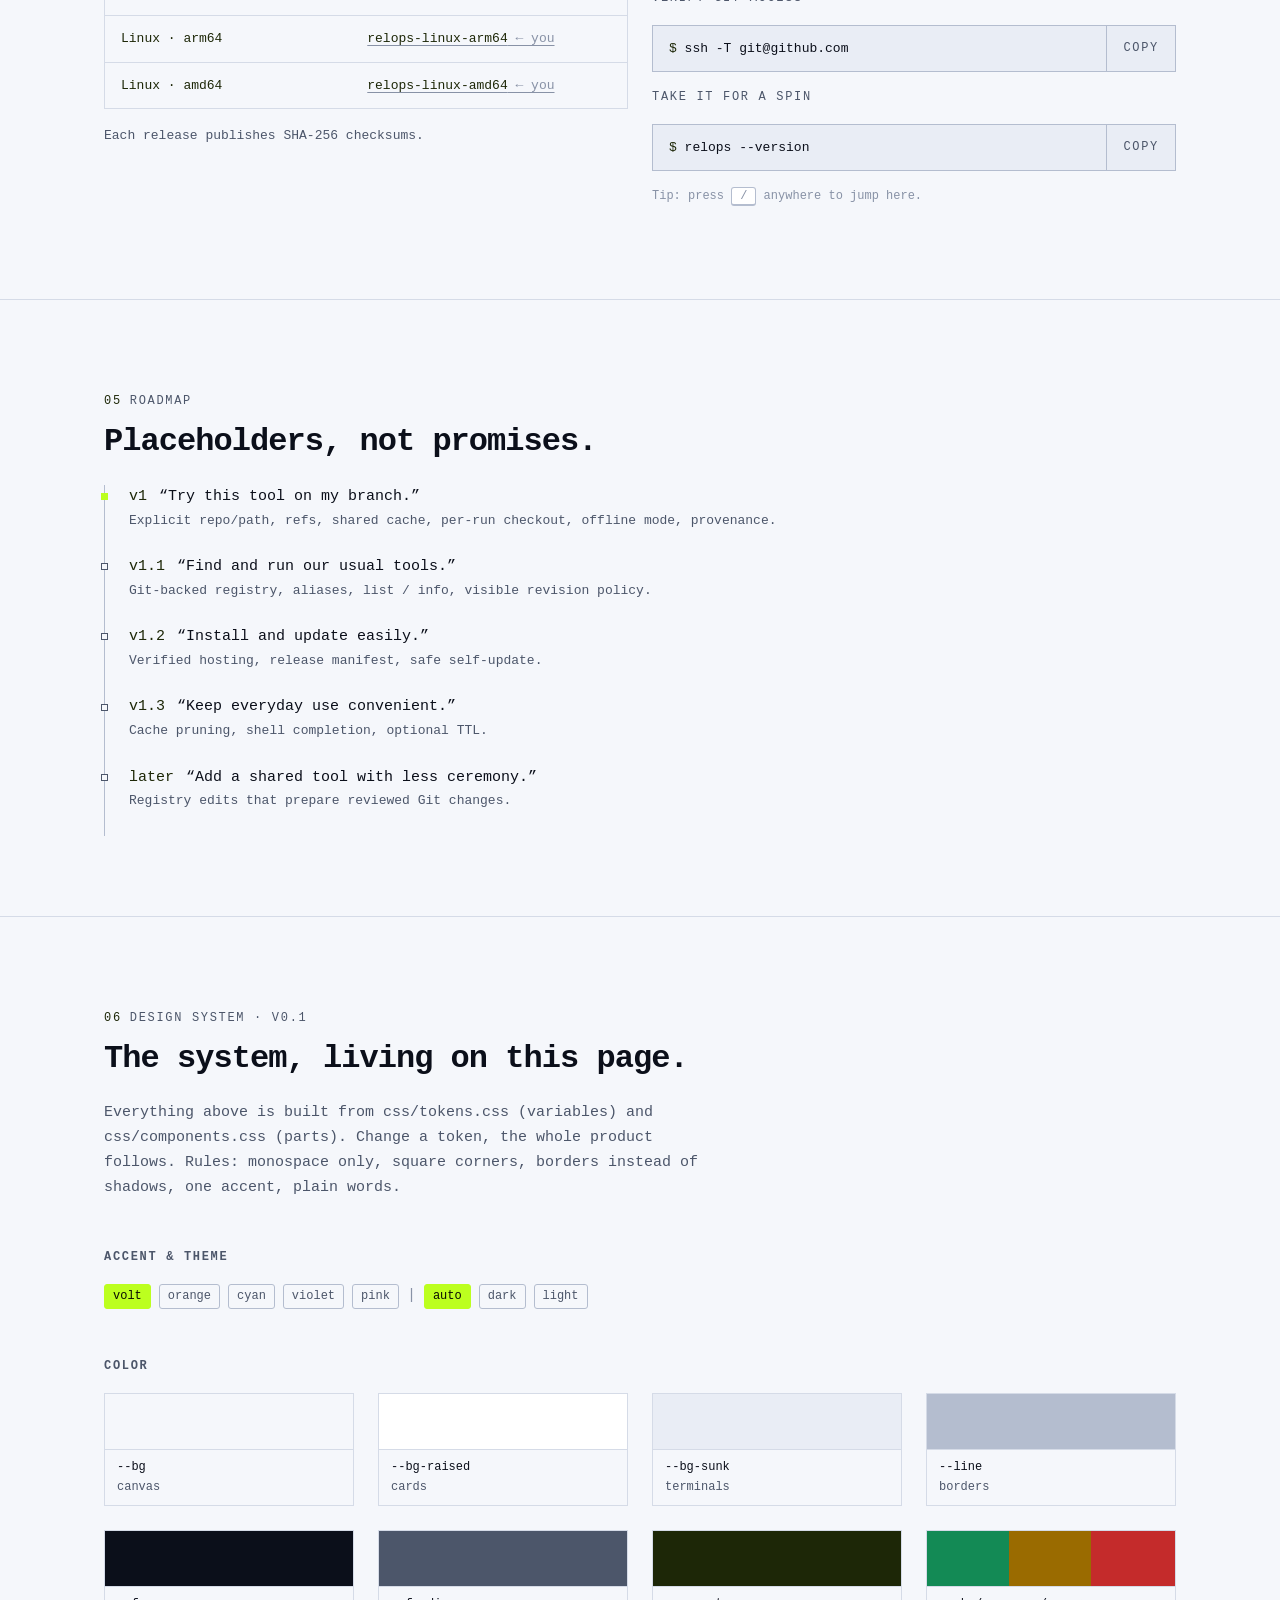
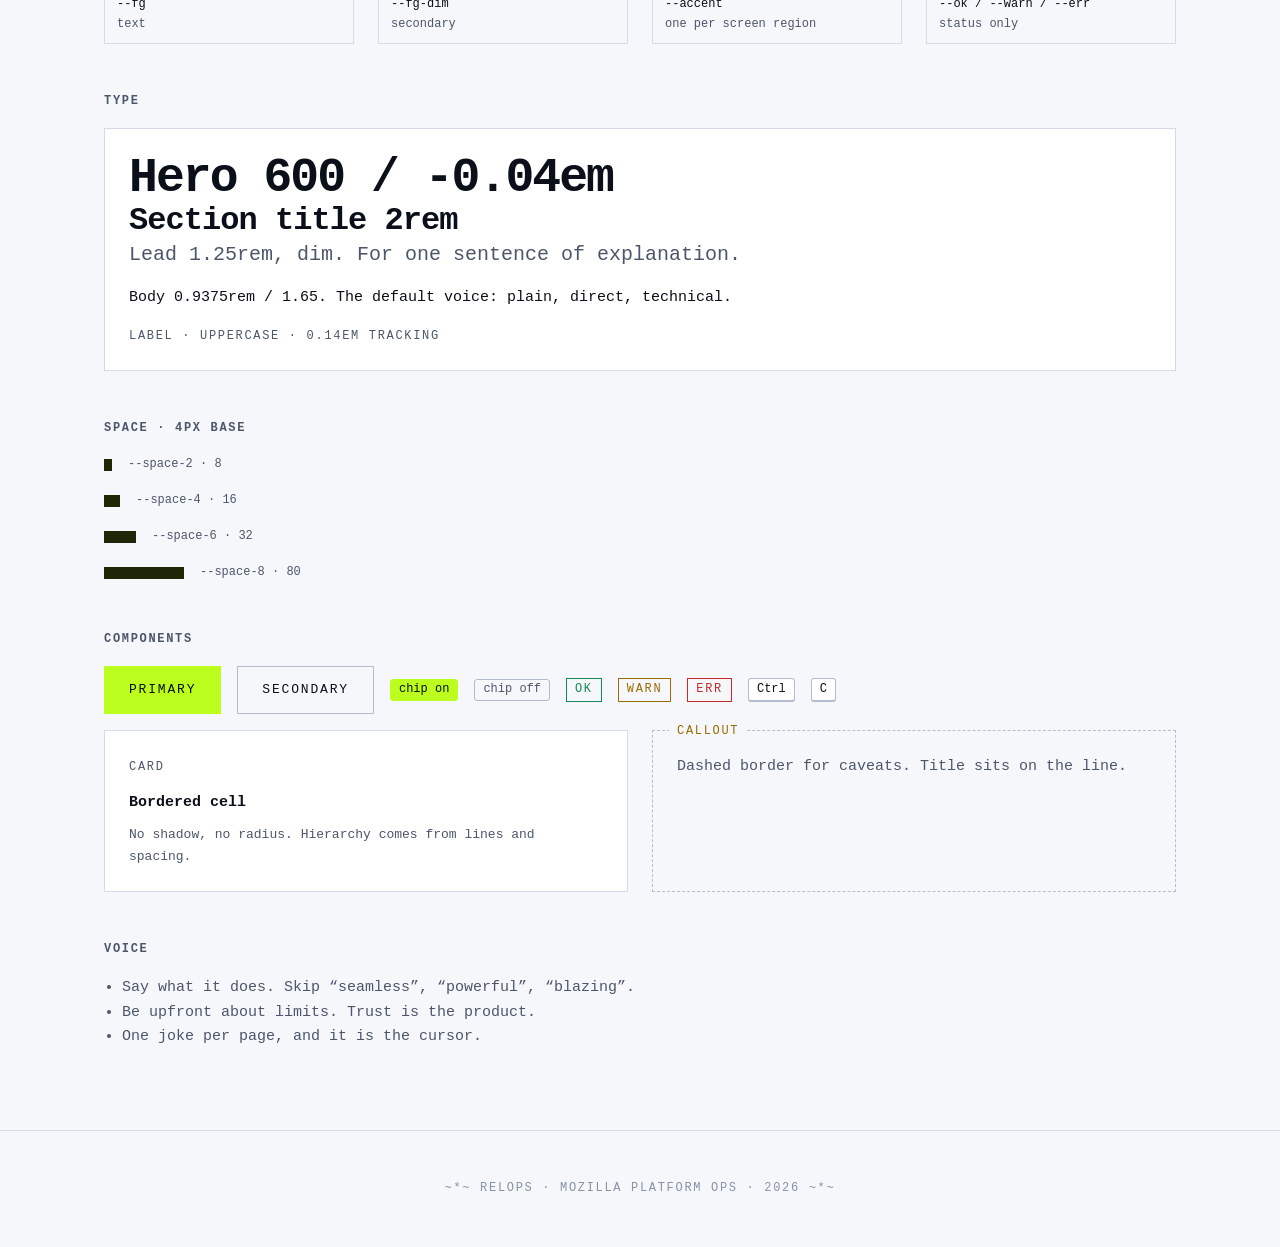
==== commit 90a3d0ad: "new volt palette, drifting complementary blob, moire variant Cool ink + volt accent replaces the ora" ====
--- a/quick_site/future.html
+++ b/quick_site/future.html
@@ -6,7 +6,7 @@
   <title>relops — the future (concept)</title>
   <meta name="description" content="relops is a tiny CLI launcher. Push a branch, hand a coworker one command, and they run your tool without cloning anything.">
   <meta name="color-scheme" content="dark light">
-  <link rel="icon" href="data:image/svg+xml,%3Csvg xmlns='http://www.w3.org/2000/svg' viewBox='0 0 32 32'%3E%3Crect width='32' height='32' fill='%230b0b0a'/%3E%3Crect x='11' y='7' width='10' height='18' fill='%23ff5b1f'/%3E%3C/svg%3E">
+  <link rel="icon" href="data:image/svg+xml,%3Csvg xmlns='http://www.w3.org/2000/svg' viewBox='0 0 32 32'%3E%3Crect width='32' height='32' fill='%230b0b0a'/%3E%3Crect x='11' y='7' width='10' height='18' fill='%23c8ff2e'/%3E%3C/svg%3E">
   <link rel="stylesheet" href="css/tokens.css">
   <link rel="stylesheet" href="css/components.css">
   <script defer src="js/main.js"></script>
@@ -30,7 +30,7 @@
   <section class="hero">
     <div class="wrap">
       <p class="label"><b>v1</b>proposed · design 1.1 · macOS + linux</p>
-      <h1 class="h-hero" style="margin-top: var(--space-4)">Try my tool<br>on <span class="accent">my branch.</span></h1>
+      <h1 class="h-hero" style="margin-top: var(--space-4)">Try my tool<br>on <span class="accent mark">my branch.</span></h1>
       <p class="lead">
         <code>relops</code> runs a script from any <strong>mozilla-platform-ops</strong> repo
         at any ref. No clone, no checkout, no “which branch was it again?”
@@ -203,8 +203,8 @@
 
       <h3 class="label" style="margin: var(--space-7) 0 var(--space-4)">Accent &amp; theme</h3>
       <div style="display: flex; gap: var(--space-2); flex-wrap: wrap">
+        <button class="chip" type="button" data-set-accent="volt">volt</button>
         <button class="chip" type="button" data-set-accent="orange">orange</button>
-        <button class="chip" type="button" data-set-accent="lime">lime</button>
         <button class="chip" type="button" data-set-accent="cyan">cyan</button>
         <button class="chip" type="button" data-set-accent="violet">violet</button>
         <button class="chip" type="button" data-set-accent="pink">pink</button>
--- a/quick_site/css/tokens.css
+++ b/quick_site/css/tokens.css
@@ -2,6 +2,7 @@
    RELOPS DESIGN SYSTEM — TOKENS
    The single source of truth. Components only consume these variables.
    Principles: monospace first, one accent, plain words, borders over shadows.
+   Palette: cool ink + volt accent. Art (blob) uses the accent's complement.
    ========================================================================== */
 
 :root {
@@ -45,32 +46,28 @@
   --dur-med: 240ms;
   --cursor-blink: 1.06s;
 
-  /* --- Accent (swappable; see [data-accent] below) ---------------------- */
-  --accent-h: 18;                              /* launch orange */
-  --accent: hsl(var(--accent-h) 100% 58%);
-  --accent-ink: #120a06;                       /* text on accent */
-  --accent-dim: hsl(var(--accent-h) 70% 40% / 0.18);
-
-  /* --- Status ----------------------------------------------------------- */
-  --ok: #5fdc8a;
-  --warn: #f2c14e;
-  --err: #ff6b6b;
+  /* --- Accent hue (swappable; see [data-accent] below) ------------------ */
+  --accent-h: 78;                              /* volt */
+  --comp-h: calc(var(--accent-h) + 180);       /* complement: art only */
 }
 
 /* Dark is the native habitat. */
 :root,
 :root[data-theme="dark"] {
   color-scheme: dark;
-  --bg: #0b0b0a;
-  --bg-raised: #121211;
-  --bg-sunk: #070707;
-  --line: #262623;
-  --line-strong: #3a3a35;
-  --fg: #e9e6dc;
-  --fg-dim: #9a978c;
-  --fg-faint: #5f5d55;
-  --selection: hsl(var(--accent-h) 100% 58% / 0.35);
-  --ok: #5fdc8a;
+  --bg: #080a0e;
+  --bg-raised: #0e1117;
+  --bg-sunk: #05060a;
+  --line: #1d222b;
+  --line-strong: #303744;
+  --fg: #e6eaf2;
+  --fg-dim: #8b94a5;
+  --fg-faint: #566072;
+  --accent: hsl(var(--accent-h) 100% 56%);       /* text, borders, small marks */
+  --accent-fill: hsl(var(--accent-h) 100% 56%);  /* backgrounds */
+  --accent-ink: #0a0d02;                         /* text on --accent-fill */
+  --selection: hsl(var(--accent-h) 100% 56% / 0.35);
+  --ok: #3ddc97;
   --warn: #f2c14e;
   --err: #ff6b6b;
 }
@@ -78,17 +75,19 @@
 @media (prefers-color-scheme: light) {
   :root:not([data-theme="dark"]) {
     color-scheme: light;
-    --bg: #f3f0e6;
-    --bg-raised: #faf8f1;
-    --bg-sunk: #e8e4d6;
-    --line: #d6d1bf;
-    --line-strong: #b9b3a0;
-    --fg: #16150f;
-    --fg-dim: #5c594d;
-    --fg-faint: #9a9685;
-    --accent: hsl(var(--accent-h) 95% 46%);
-    --accent-ink: #fff;
-    --ok: #1c8a46;
+    --bg: #f5f7fb;
+    --bg-raised: #ffffff;
+    --bg-sunk: #e9edf5;
+    --line: #d5dbe7;
+    --line-strong: #b4bdcf;
+    --fg: #0b0f1a;
+    --fg-dim: #4c566a;
+    --fg-faint: #8892a6;
+    --accent: hsl(var(--accent-h) 70% 9%);          /* light: near-ink; lime is fill-only */
+    --accent-fill: hsl(var(--accent-h) 100% 56%);
+    --accent-ink: #0a0d02;
+    --selection: hsl(var(--accent-h) 100% 56% / 0.45);
+    --ok: #138a55;
     --warn: #9a6b00;
     --err: #c42b2b;
   }
@@ -96,27 +95,30 @@
 
 :root[data-theme="light"] {
   color-scheme: light;
-  --bg: #f3f0e6;
-  --bg-raised: #faf8f1;
-  --bg-sunk: #e8e4d6;
-  --line: #d6d1bf;
-  --line-strong: #b9b3a0;
-  --fg: #16150f;
-  --fg-dim: #5c594d;
-  --fg-faint: #9a9685;
-  --accent: hsl(var(--accent-h) 95% 46%);
-  --accent-ink: #fff;
-  --ok: #1c8a46;
+  --bg: #f5f7fb;
+  --bg-raised: #ffffff;
+  --bg-sunk: #e9edf5;
+  --line: #d5dbe7;
+  --line-strong: #b4bdcf;
+  --fg: #0b0f1a;
+  --fg-dim: #4c566a;
+  --fg-faint: #8892a6;
+  --accent: hsl(var(--accent-h) 70% 9%);
+  --accent-fill: hsl(var(--accent-h) 100% 56%);
+  --accent-ink: #0a0d02;
+  --selection: hsl(var(--accent-h) 100% 56% / 0.45);
+  --ok: #138a55;
   --warn: #9a6b00;
   --err: #c42b2b;
 }
 
-/* Accent presets — change one hue, the whole product re-colors. */
-[data-accent="orange"] { --accent-h: 18; }
-[data-accent="lime"]   { --accent-h: 86; }
+/* Accent presets — change one hue, the whole product re-colors,
+   and the blob follows via --comp-h. */
+[data-accent="volt"]   { --accent-h: 78; }
 [data-accent="cyan"]   { --accent-h: 188; }
 [data-accent="violet"] { --accent-h: 268; }
 [data-accent="pink"]   { --accent-h: 335; }
+[data-accent="orange"] { --accent-h: 18; }
 
 @media (prefers-reduced-motion: reduce) {
   :root { --dur-fast: 0ms; --dur-med: 0ms; --cursor-blink: 0s; }
--- a/quick_site/css/components.css
+++ b/quick_site/css/components.css
@@ -49,7 +49,7 @@
 .cursor {
   display: inline-block;
   width: 0.55em; height: 1em;
-  background: var(--accent);
+  background: var(--accent-fill);
   vertical-align: -0.12em;
   margin-left: 0.08em;
   animation: blink var(--cursor-blink) steps(1) infinite;
@@ -70,8 +70,8 @@
 }
 .btn:hover { border-color: var(--fg); color: var(--fg); transform: translate(-2px, -2px); box-shadow: 3px 3px 0 var(--fg-faint); }
 .btn:active { transform: none; box-shadow: none; }
-.btn--primary { background: var(--accent); color: var(--accent-ink); border-color: var(--accent); }
-.btn--primary:hover { color: var(--accent-ink); border-color: var(--accent); box-shadow: 3px 3px 0 var(--fg); }
+.btn--primary { background: var(--accent-fill); color: var(--accent-ink); border-color: var(--accent-fill); }
+.btn--primary:hover { color: var(--accent-ink); border-color: var(--accent-fill); box-shadow: 3px 3px 0 var(--fg); }
 
 /* --- Chip / kbd / tag --------------------------------------------------- */
 .chip {
@@ -82,7 +82,7 @@
   cursor: pointer;
 }
 button.chip:hover { color: var(--fg); border-color: var(--fg-dim); }
-.chip[aria-pressed="true"] { background: var(--accent); border-color: var(--accent); color: var(--accent-ink); }
+.chip[aria-pressed="true"] { background: var(--accent-fill); border-color: var(--accent-fill); color: var(--accent-ink); }
 .tag { font-size: var(--text-xs); text-transform: uppercase; letter-spacing: var(--tracking-label); padding: 1px var(--space-2); border: var(--border-w) solid currentColor; }
 kbd { font-size: var(--text-xs); padding: 1px var(--space-2); background: var(--bg-raised); border: var(--border-w) solid var(--line-strong); border-bottom-width: 2px; border-radius: var(--radius-1); }
 
@@ -135,7 +135,7 @@
 .timeline { list-style: none; margin: 0; padding: 0; border-left: var(--border-w) solid var(--line-strong); }
 .timeline li { position: relative; padding: 0 0 var(--space-5) var(--space-5); }
 .timeline li::before { content: ""; position: absolute; left: -4px; top: 0.55em; width: 7px; height: 7px; background: var(--bg); border: var(--border-w) solid var(--fg-dim); }
-.timeline li.is-now::before { background: var(--accent); border-color: var(--accent); }
+.timeline li.is-now::before { background: var(--accent-fill); border-color: var(--accent-fill); }
 .timeline .when { color: var(--accent); margin-right: var(--space-3); }
 .timeline .what { color: var(--fg-dim); font-size: var(--text-sm); display: block; }
 
@@ -179,3 +179,20 @@
   .hero--split .wrap { grid-template-columns: minmax(0, 1.1fr) minmax(0, 0.9fr); }
   .hero--split .hero__art { justify-self: end; margin-right: -2rem; }
 }
+
+/* Emphasis word. Dark: glowing accent text. Light: lime highlighter swipe,
+   because lime text on white is illegible (see --accent in tokens.css). */
+:root[data-theme="light"] .mark {
+  background: linear-gradient(transparent 20%, var(--accent-fill) 20% 90%, transparent 90%);
+  color: var(--fg);
+  padding: 0 0.1em; margin: 0 -0.1em;
+  -webkit-box-decoration-break: clone; box-decoration-break: clone;
+}
+@media (prefers-color-scheme: light) {
+  :root:not([data-theme="dark"]) .mark {
+    background: linear-gradient(transparent 20%, var(--accent-fill) 20% 90%, transparent 90%);
+    color: var(--fg);
+    padding: 0 0.1em; margin: 0 -0.1em;
+    -webkit-box-decoration-break: clone; box-decoration-break: clone;
+  }
+}
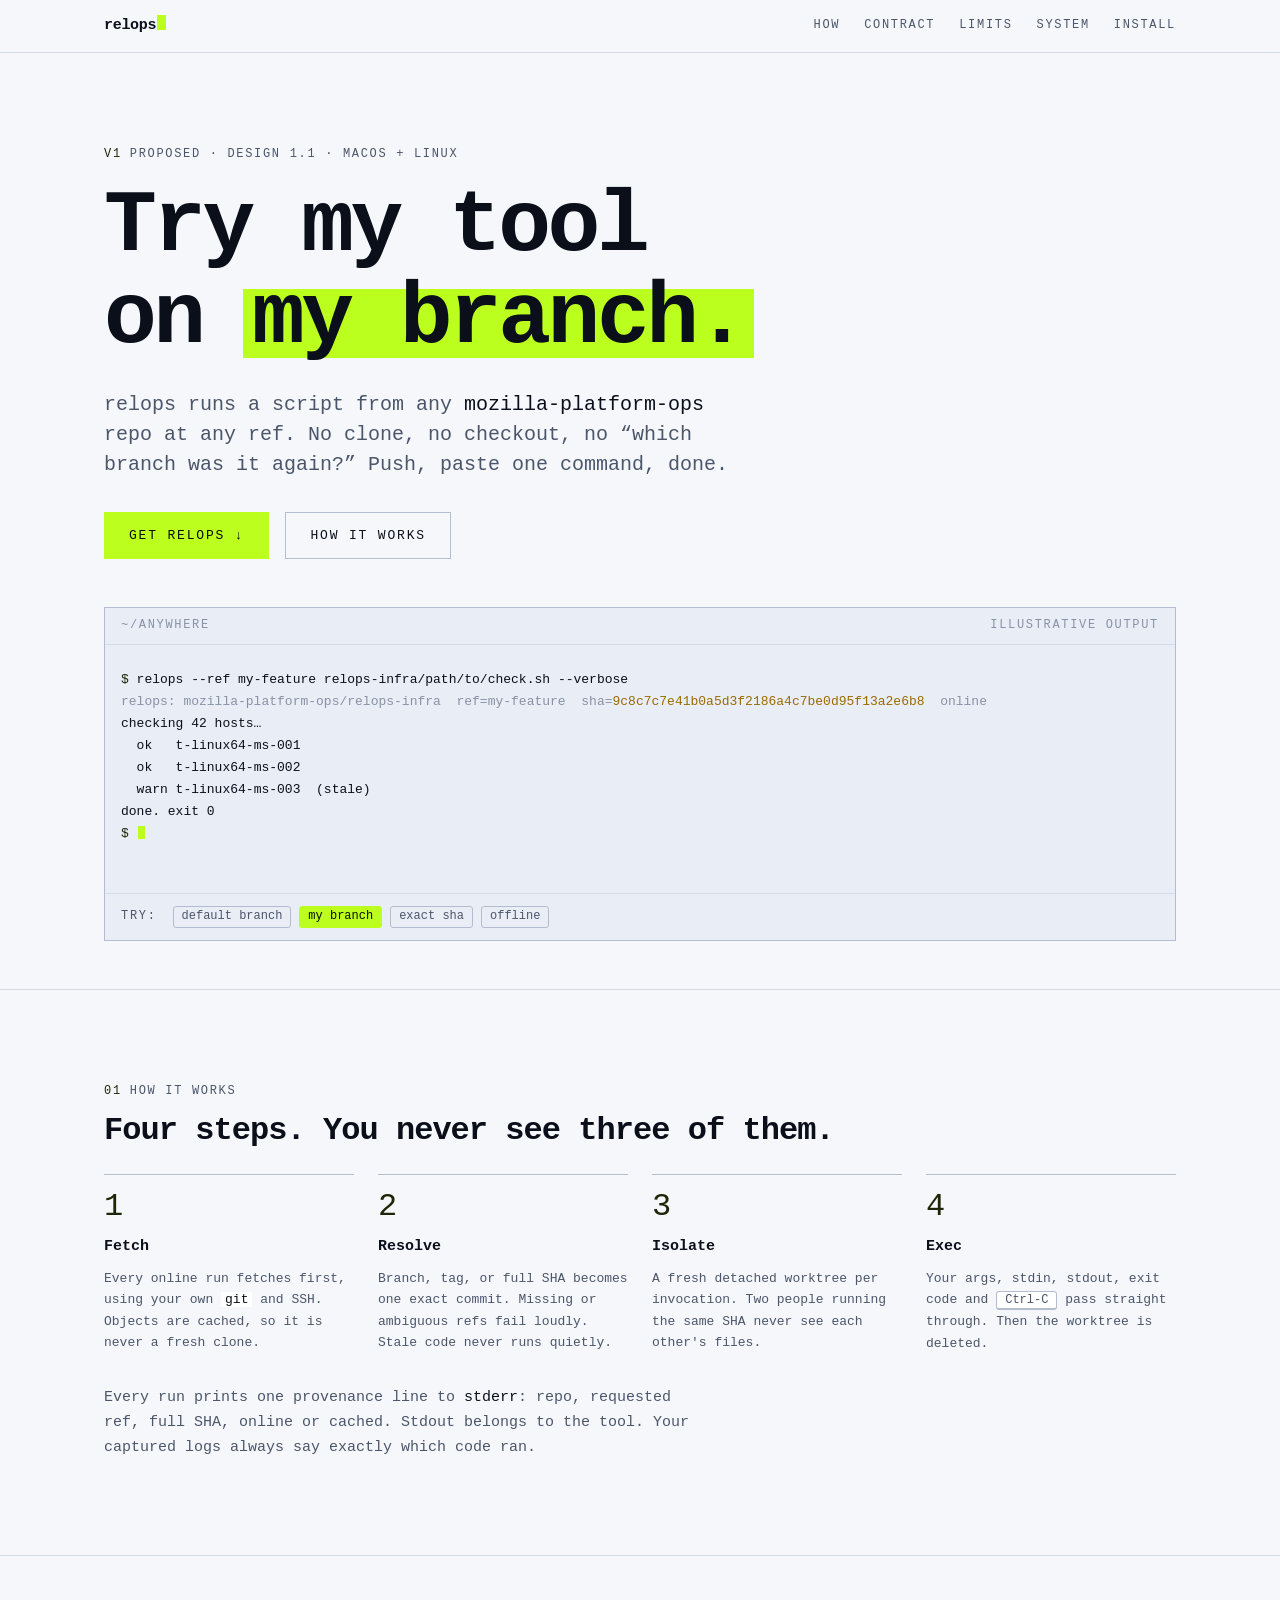
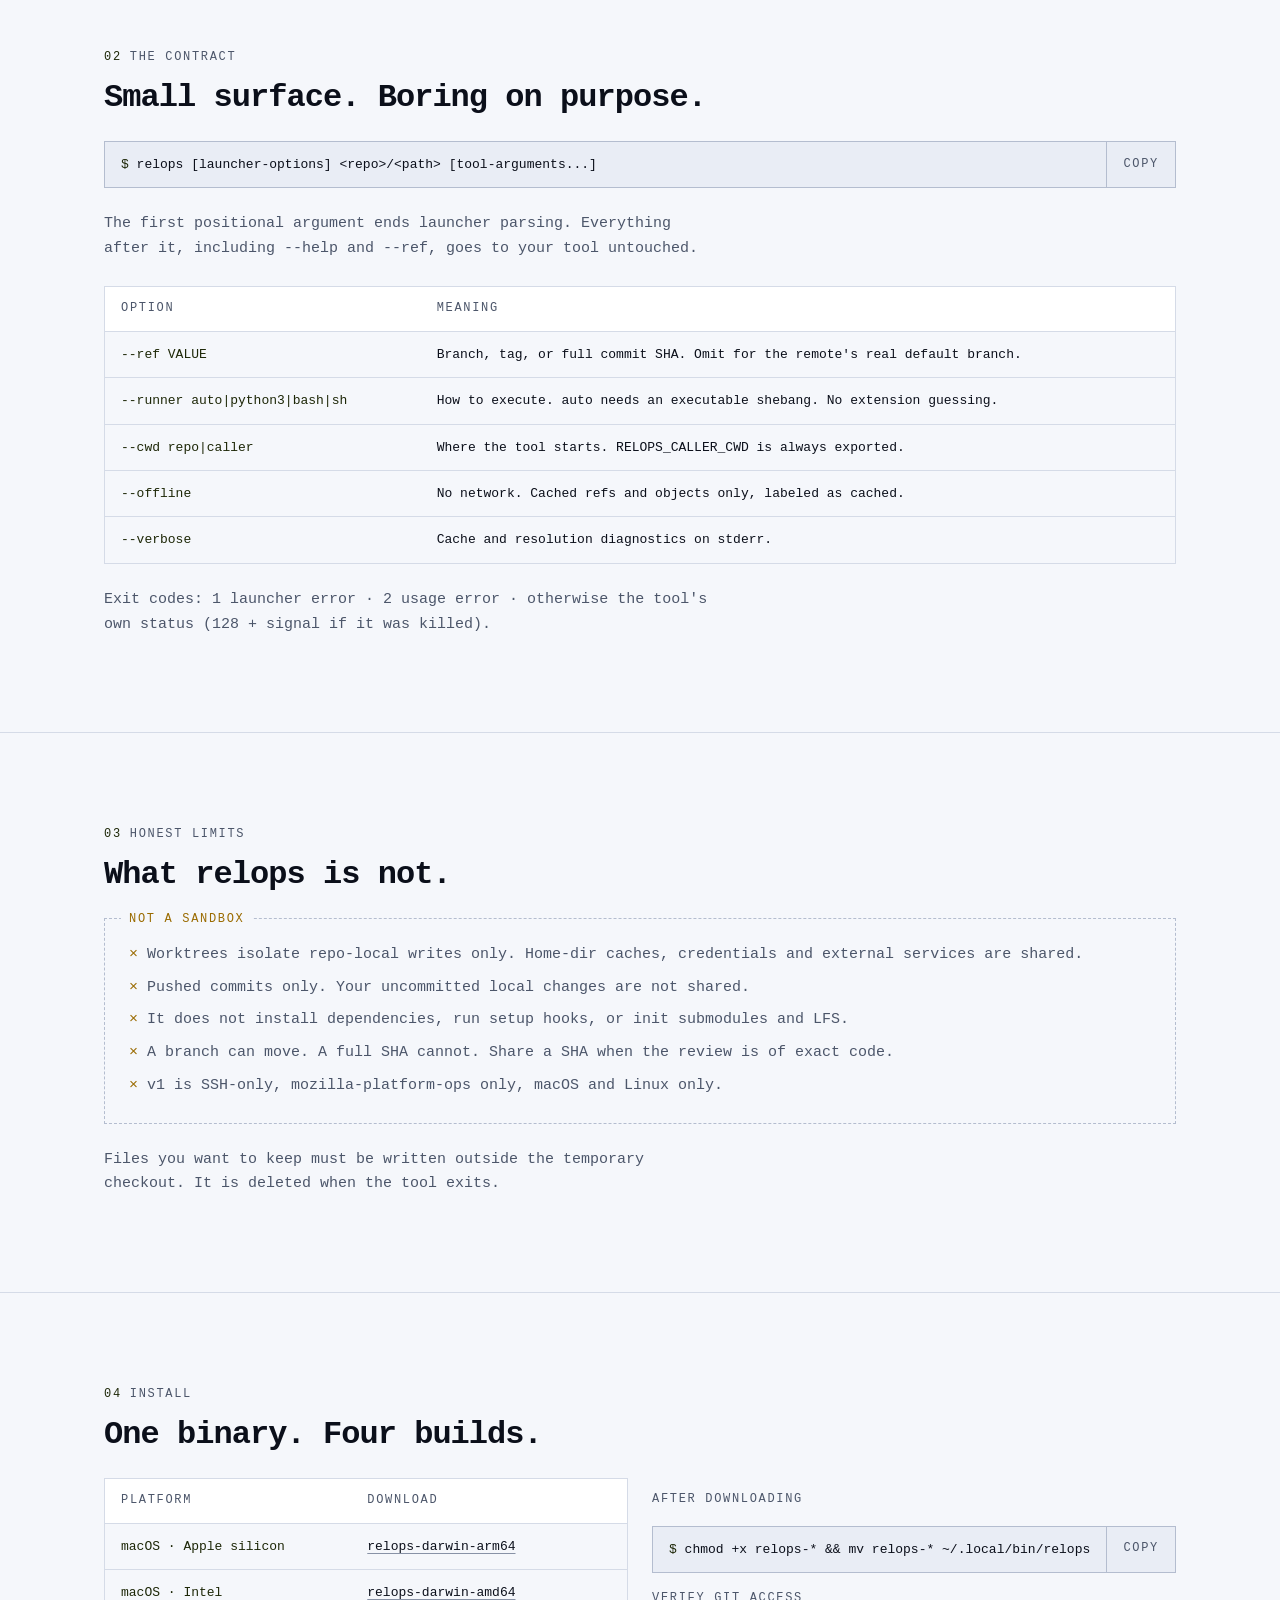
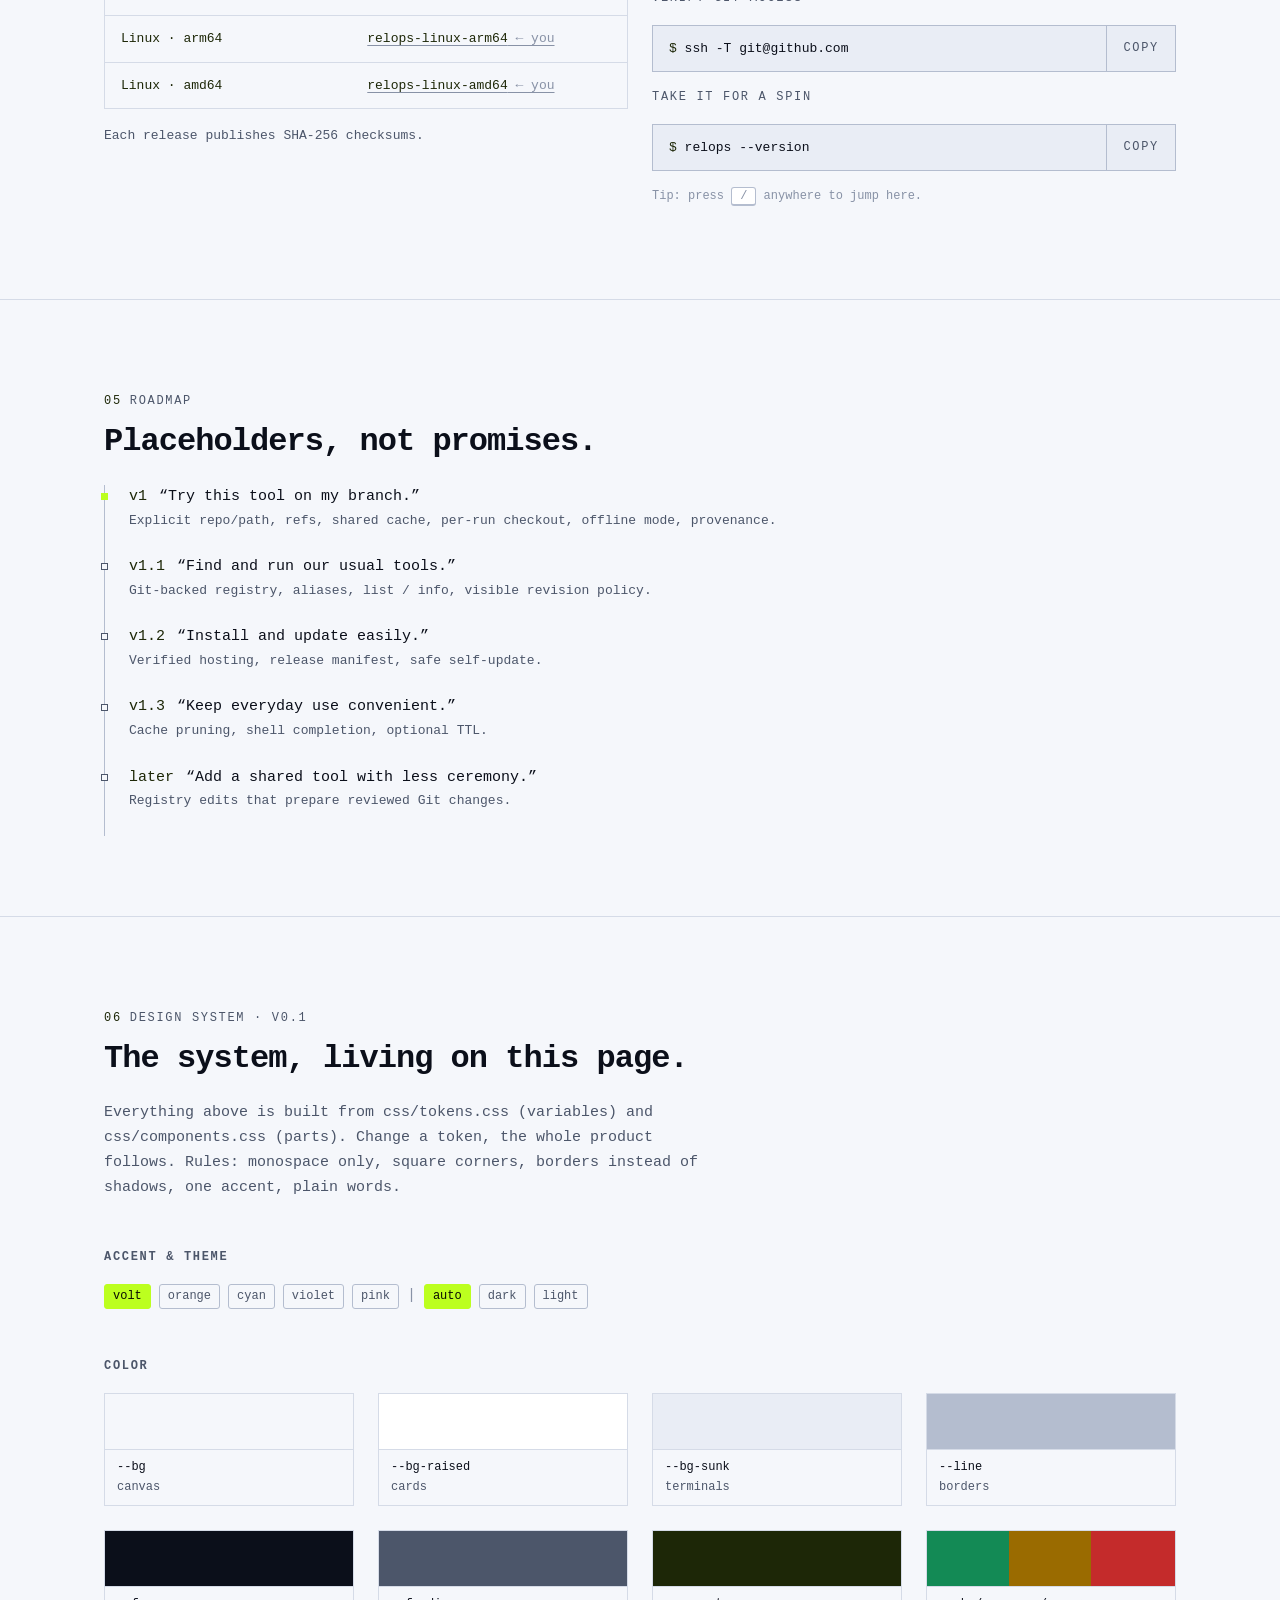
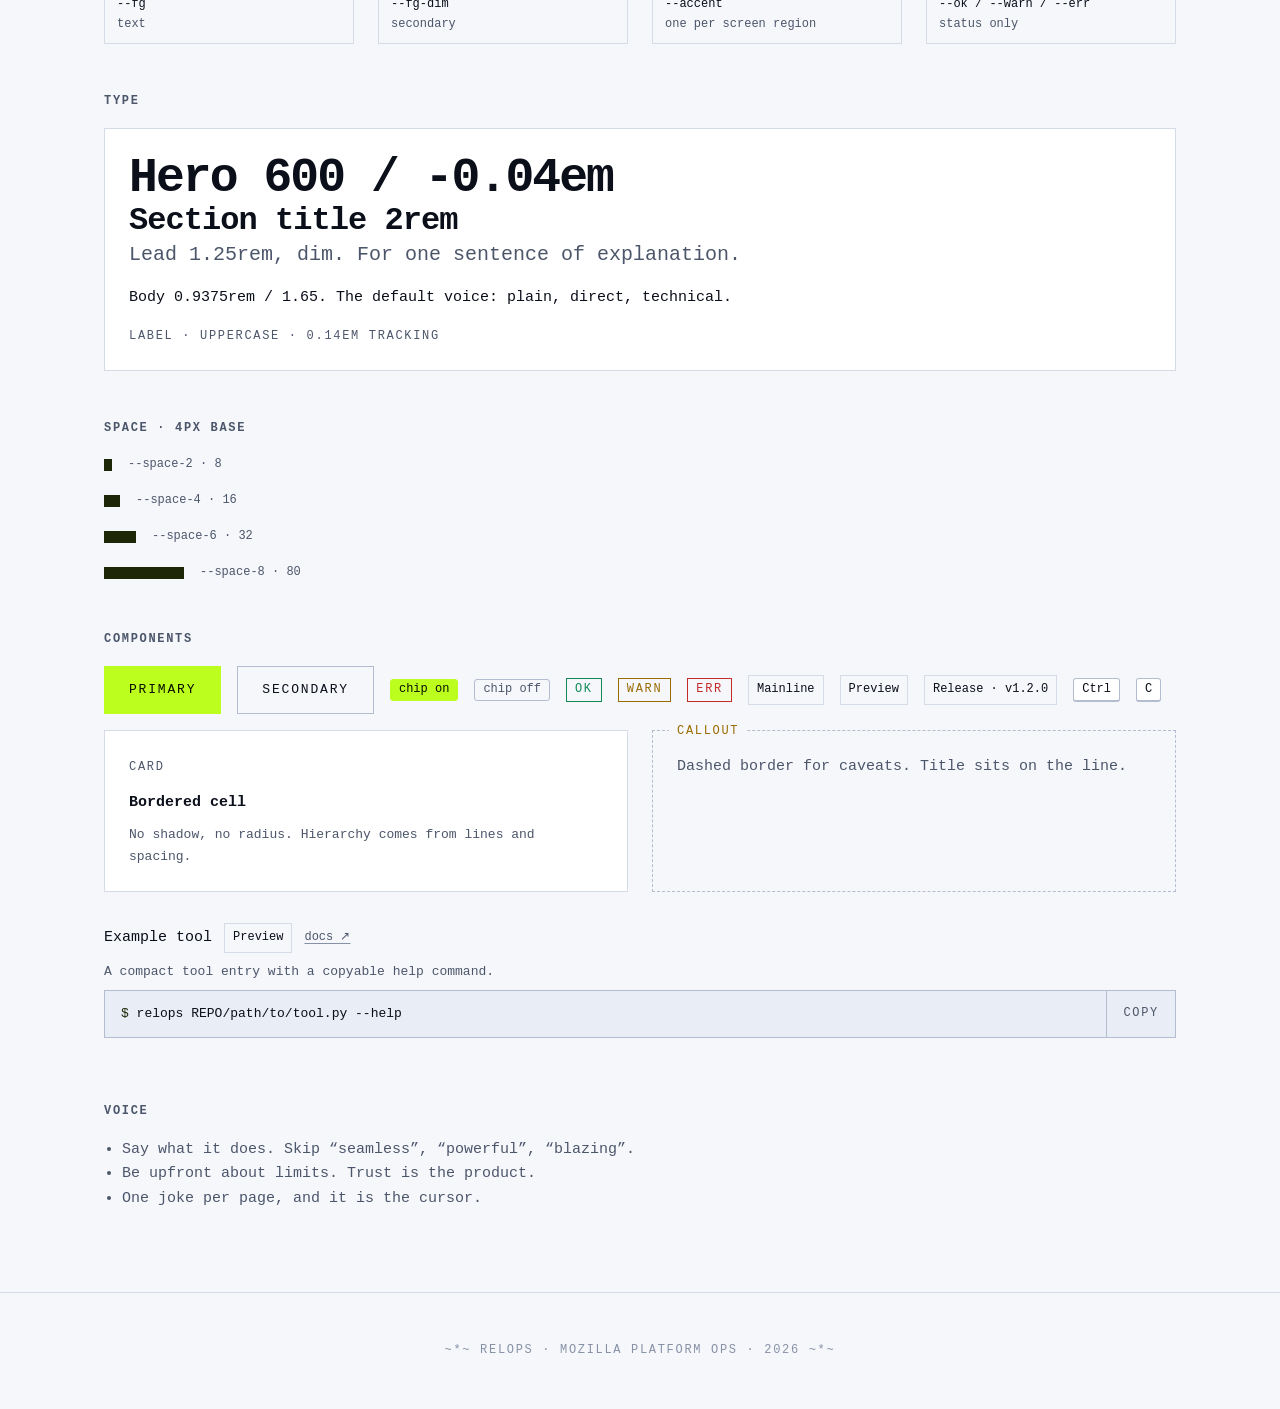
==== commit 6f1c6197: "feat(relops): add compact tool catalog to download site" ====
--- a/quick_site/future.html
+++ b/quick_site/future.html
@@ -251,6 +251,7 @@
           <button class="chip" type="button" aria-pressed="true">chip on</button>
           <button class="chip" type="button">chip off</button>
           <span class="tag ok">ok</span><span class="tag warn">warn</span><span class="tag err">err</span>
+          <span class="badge">Mainline</span><span class="badge">Preview</span><span class="badge">Release · v1.2.0</span>
           <kbd>Ctrl</kbd><kbd>C</kbd>
         </div>
         <div class="grid grid--2">
@@ -259,6 +260,13 @@
         </div>
       </div>
 
+      <ul class="tool-list">
+        <li class="tool-row">
+          <div class="tool-row__heading"><h3>Example tool</h3><span class="badge">Preview</span><a href="#system">docs ↗</a></div>
+          <p class="prose">A compact tool entry with a copyable help command.</p>
+          <div class="cmd cmd--wrap"><code id="system-tool">relops REPO/path/to/tool.py --help</code><button type="button" data-copy="#system-tool">copy</button></div>
+        </li>
+      </ul>
       <h3 class="label" style="margin: var(--space-7) 0 var(--space-4)">Voice</h3>
       <ul class="prose" style="padding-left: 1.2em; margin: 0">
         <li>Say what it does. Skip “seamless”, “powerful”, “blazing”.</li>
--- a/quick_site/css/components.css
+++ b/quick_site/css/components.css
@@ -26,6 +26,19 @@
 .grid--2 { grid-template-columns: repeat(auto-fit, minmax(min(100%, 22rem), 1fr)); }
 .grid--4 { grid-template-columns: repeat(auto-fit, minmax(min(100%, 14rem), 1fr)); }
 .stack > * + * { margin-top: var(--space-4); }
+
+/* Quick injects this navigation badge on the hosted site. */
+#__quick_nav {
+  top: auto !important;
+  right: var(--space-2) !important;
+  bottom: var(--space-2) !important;
+  left: auto !important;
+  font-size: 0 !important;
+}
+#__quick_nav::after {
+  content: "Quick";
+  font: 600 var(--text-xs) / 1 var(--font-mono);
+}
 
 /* --- Type --------------------------------------------------------------- */
 .label {
@@ -105,9 +118,58 @@
 /* Copyable command line */
 .cmd { display: flex; align-items: stretch; background: var(--bg-sunk); border: var(--border-w) solid var(--line-strong); font-size: var(--text-sm); }
 .cmd code { flex: 1; padding: var(--space-3) var(--space-4); overflow-x: auto; white-space: nowrap; }
+.cmd--wrap code { white-space: pre-wrap; overflow-wrap: anywhere; min-width: 0; }
+.cmd--hero { border-left-color: var(--accent-fill); border-left-width: var(--space-1); }
+.hero-downloads { display: flex; flex-wrap: wrap; gap: var(--space-3) var(--space-5); font-size: var(--text-sm); }
+details > summary { cursor: pointer; }
 .cmd code::before { content: "$ "; color: var(--accent); }
 .cmd button { font: inherit; font-size: var(--text-xs); text-transform: uppercase; letter-spacing: var(--tracking-label); color: var(--fg-dim); background: transparent; border: 0; border-left: var(--border-w) solid var(--line-strong); padding: 0 var(--space-4); cursor: pointer; }
 .cmd button:hover { color: var(--accent); }
+
+.platform-select {
+  font: inherit;
+  color: var(--fg);
+  background: var(--bg-sunk);
+  border: var(--border-w) solid var(--line-strong);
+  padding: var(--space-2) var(--space-3);
+  max-width: 100%;
+}
+
+/* Manual installation: one reading order, with labels beside each step. */
+.install-steps { list-style: none; margin: var(--space-6) 0 0; padding: 0; }
+.install-step { display: grid; gap: var(--space-4); padding: var(--space-5) 0; border-top: var(--border-w) solid var(--line); }
+.install-step h3 { margin: 0; font-weight: 400; }
+.install-step__content { display: grid; align-content: start; gap: var(--space-3); min-width: 0; }
+.install-step__content > * { margin: 0; min-width: 0; }
+.install-platform { display: flex; align-items: center; flex-wrap: wrap; gap: var(--space-3); margin-top: var(--space-5); }
+.install-note { font-size: var(--text-sm); }
+@media (min-width: 54rem) {
+  .install-step { grid-template-columns: minmax(0, 1fr) minmax(0, 3fr); gap: var(--space-6); }
+}
+
+.usage-examples { margin-top: var(--space-6); row-gap: var(--space-6); }
+.usage-example { display: grid; align-content: start; gap: var(--space-3); min-width: 0; }
+.usage-example > * { margin: 0; min-width: 0; }
+.usage-example h3 { font-weight: 400; }
+.usage-details { margin-top: var(--space-6); }
+.usage-details > h3 { margin: 0 0 var(--space-3); font-weight: 400; }
+.usage-detail { border-top: var(--border-w) solid var(--line); }
+.usage-detail > summary { padding: var(--space-4) 0; }
+.usage-detail__content { display: grid; gap: var(--space-3); max-width: var(--measure); padding-bottom: var(--space-5); }
+.usage-detail__content > * { margin: 0; min-width: 0; }
+.usage-detail__content > .prose { max-width: none; }
+.usage-note { font-size: var(--text-sm); }
+.badge { display: inline-block; padding: var(--space-1) var(--space-2); border: var(--border-w) solid var(--line); color: var(--fg); font-size: var(--text-xs); }
+.tool-list { list-style: none; padding: 0; }
+.tool-row { display: grid; gap: var(--space-2); padding: var(--space-4) 0; min-width: 0; }
+.tool-row + .tool-row { border-top: var(--border-w) solid var(--line); }
+.tool-row > * { margin: 0; min-width: 0; }
+.tool-row > .prose { max-width: none; font-size: var(--text-sm); }
+.tool-row__heading { display: flex; align-items: center; flex-wrap: wrap; gap: var(--space-2) var(--space-3); }
+.tool-row__heading h3 { margin: 0; font-size: var(--text-md); font-weight: 500; }
+.tool-row__heading a { font-size: var(--text-xs); color: var(--fg-dim); }
+.usage-help { display: flex; align-items: center; flex-wrap: wrap; gap: var(--space-3) var(--space-5); padding-top: var(--space-5); border-top: var(--border-w) solid var(--line); }
+.usage-help > p { margin: 0; }
 
 /* --- Table -------------------------------------------------------------- */
 .table-wrap { overflow-x: auto; border: var(--border-w) solid var(--line); }
